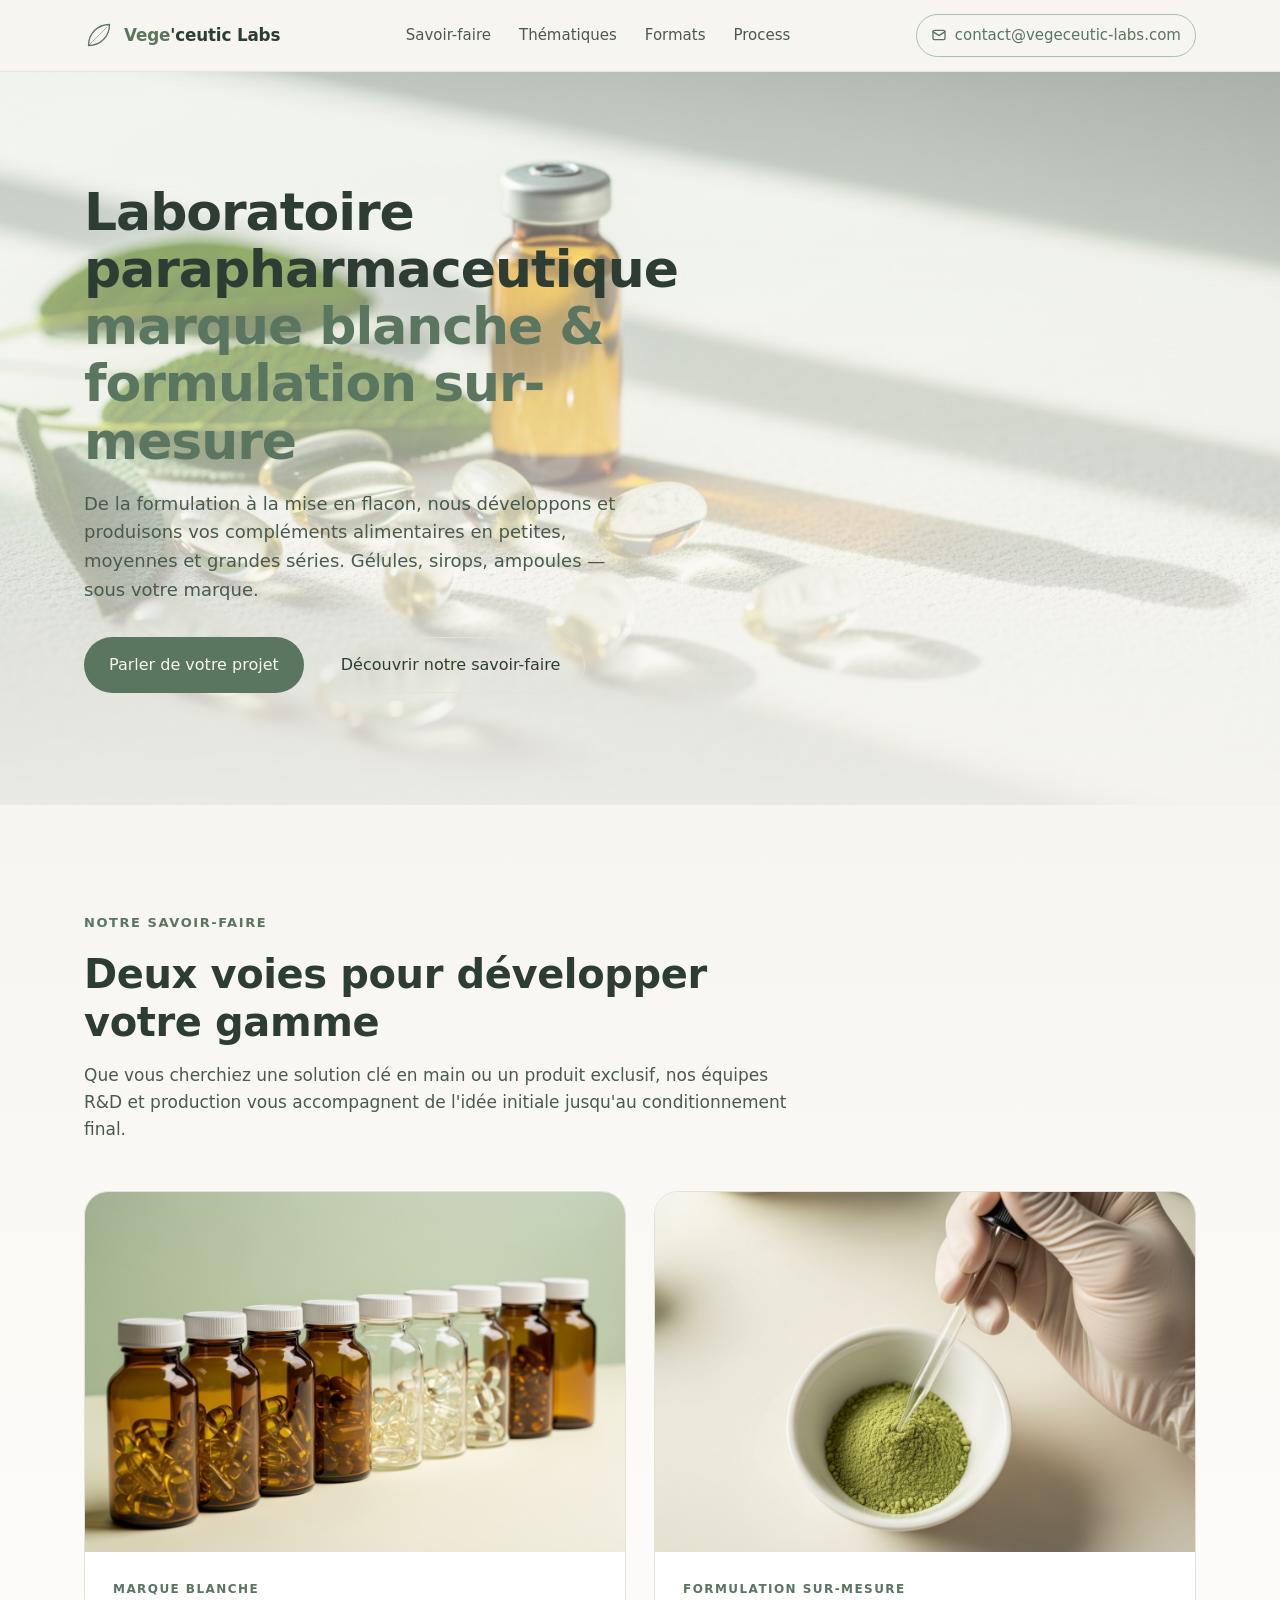
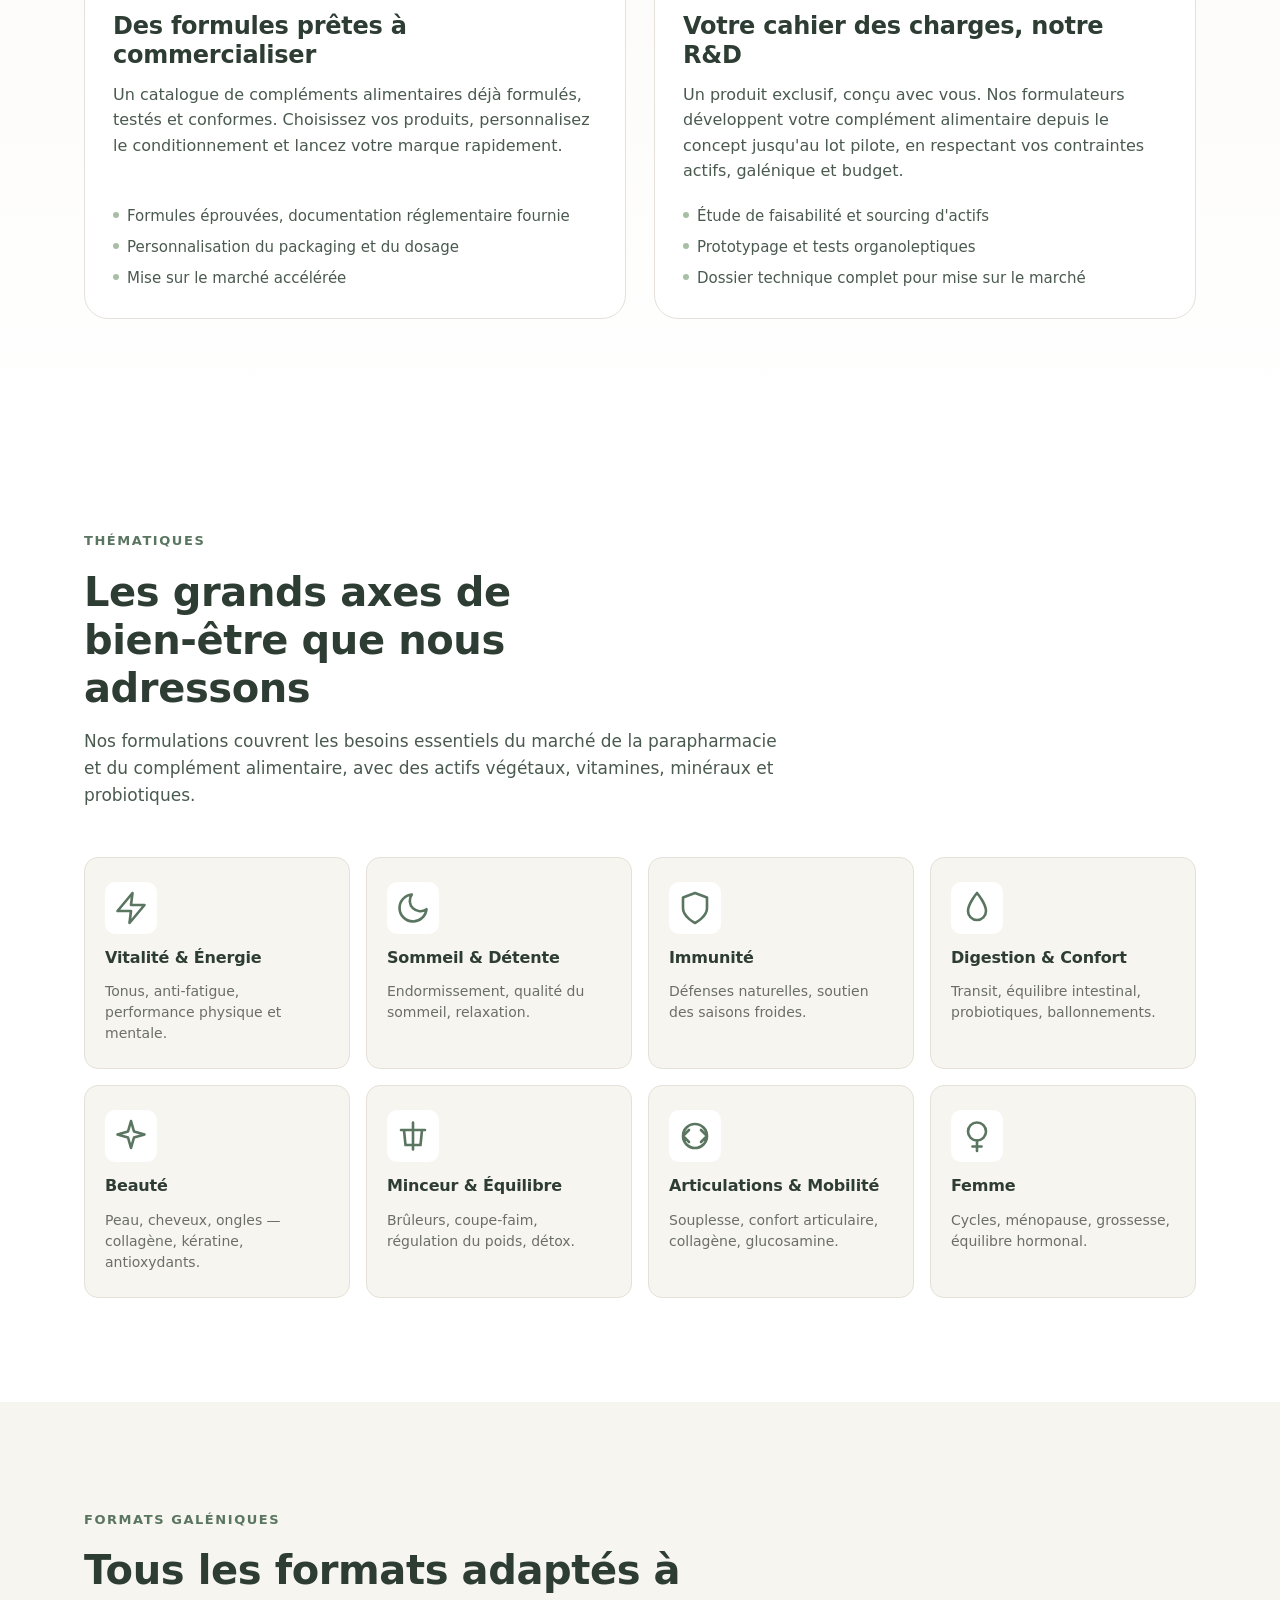
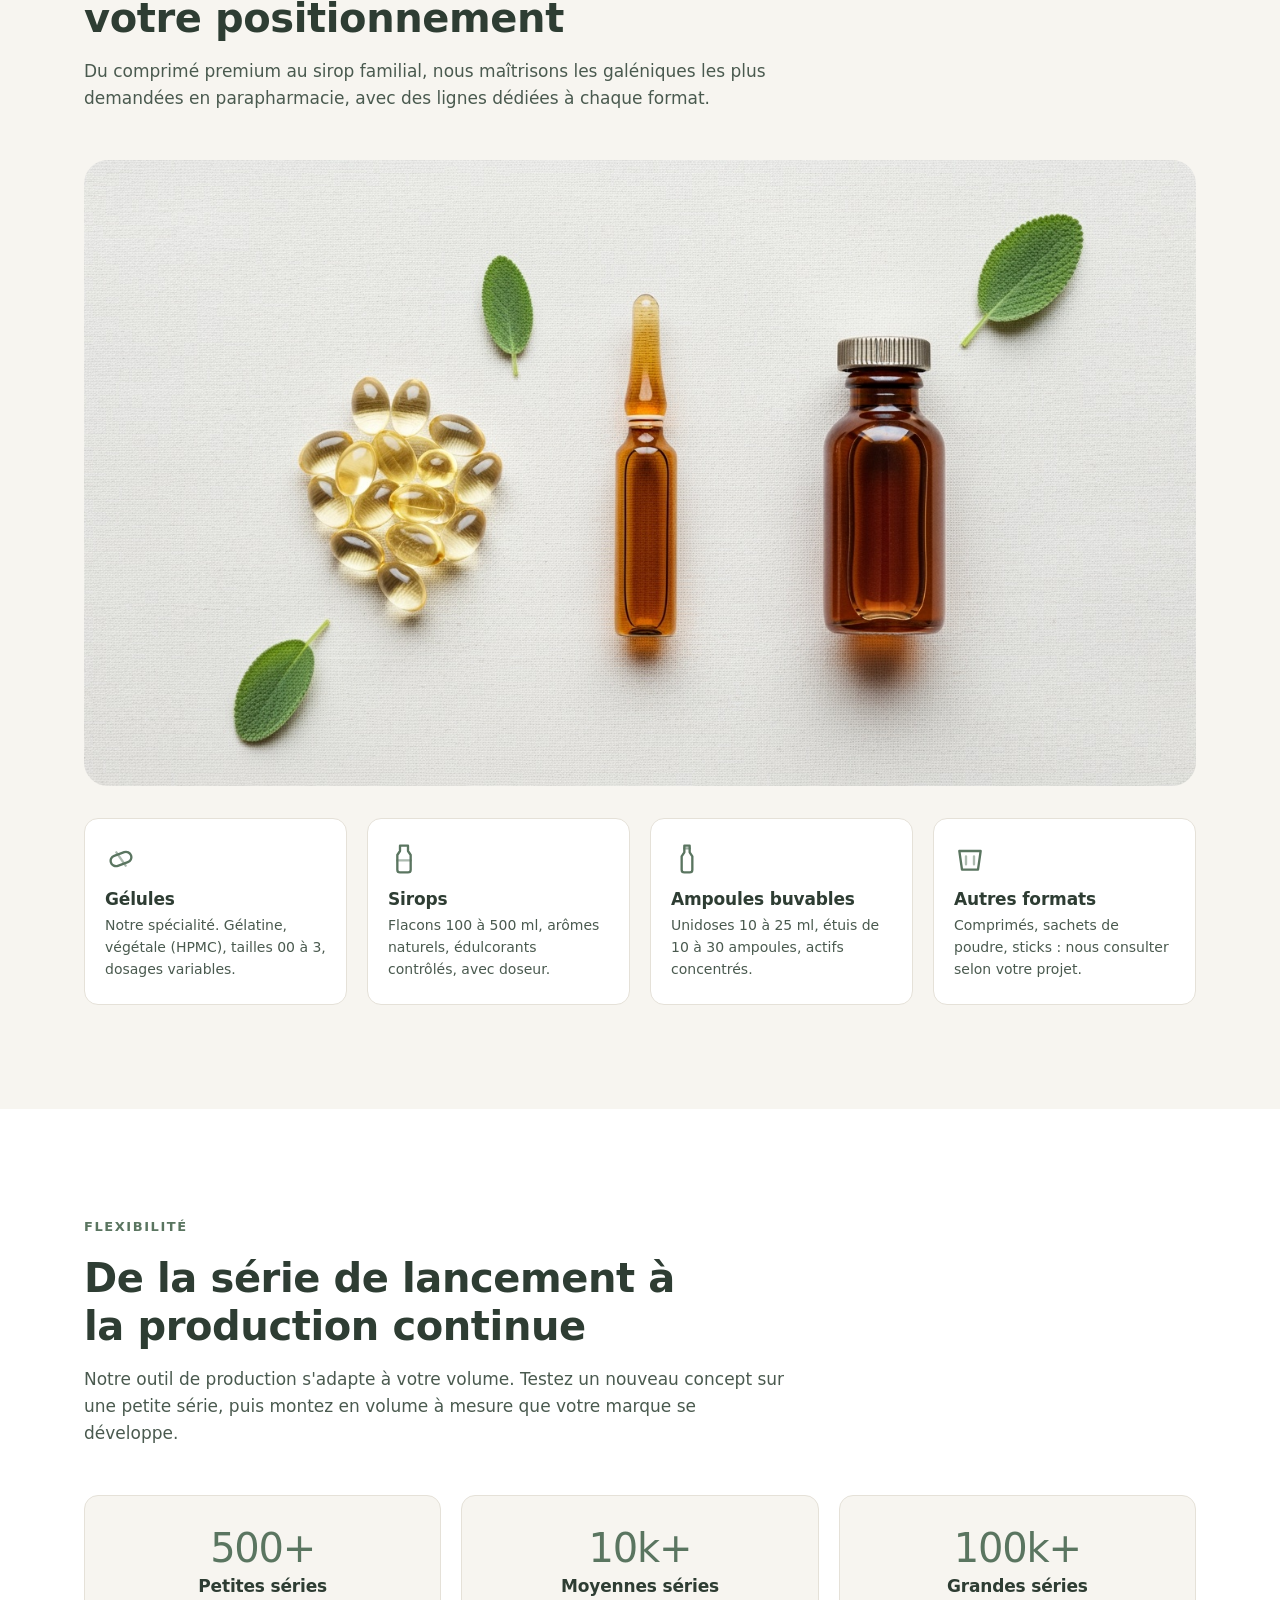
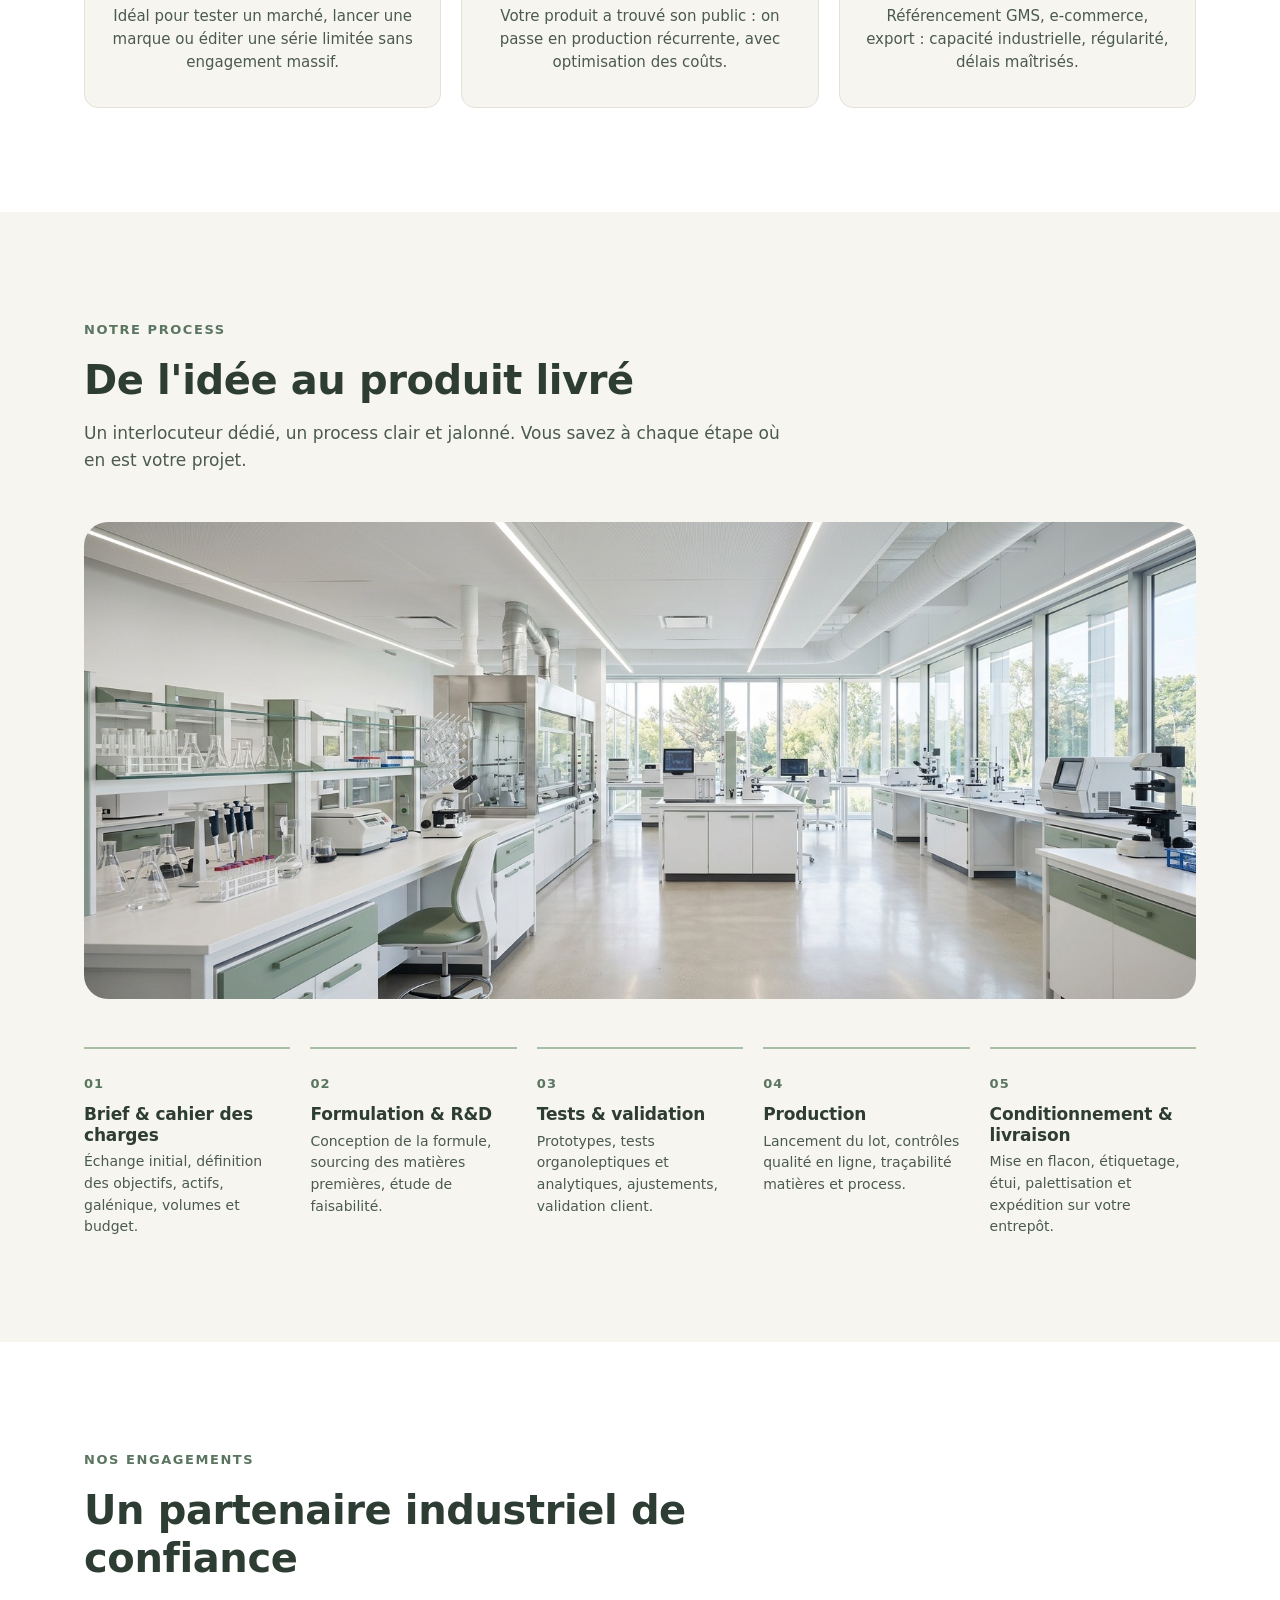
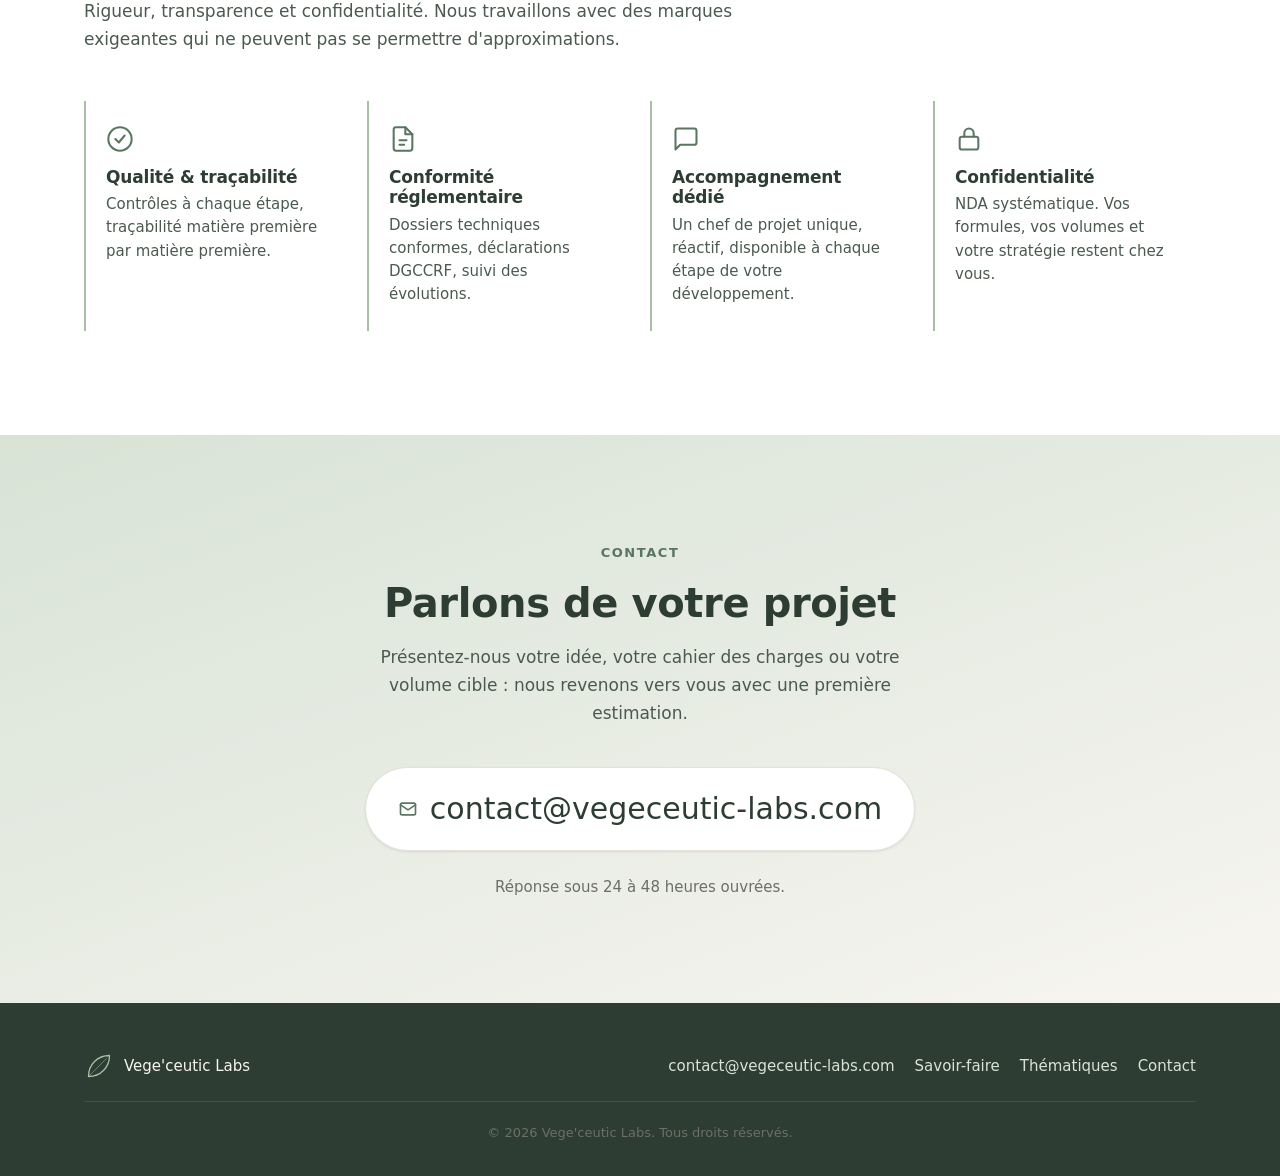
==== index.html @ 7568d23e "Ajoute le site B2B complet — laboratoire parapharmaceutique - Structure complète : hero, 2 voies (ma" ====
<!DOCTYPE html>
<html lang="fr">
<head>
    <meta charset="UTF-8">
    <meta name="viewport" content="width=device-width, initial-scale=1.0">
    <meta name="robots" content="index, follow">
    <meta name="theme-color" content="#F7F5F0">

    <title>Vege'ceutic Labs — Laboratoire parapharmaceutique · Marque blanche & formulation sur-mesure</title>
    <meta name="description" content="Laboratoire parapharmaceutique B2B spécialisé en gélules, sirops et ampoules. Marque blanche, formulation sur-mesure, flexibilité sur petites, moyennes et grandes séries.">

    <link rel="canonical" href="https://vegeceutic-labs.com/">

    <!-- Open Graph -->
    <meta property="og:type" content="website">
    <meta property="og:locale" content="fr_FR">
    <meta property="og:site_name" content="Vege'ceutic Labs">
    <meta property="og:title" content="Vege'ceutic Labs — Laboratoire parapharmaceutique B2B">
    <meta property="og:description" content="Marque blanche & formulation sur-mesure — gélules, sirops, ampoules. Petites, moyennes et grandes séries.">
    <meta property="og:url" content="https://vegeceutic-labs.com/">
    <meta property="og:image" content="https://vegeceutic-labs.com/assets/og-image.jpg">

    <!-- Twitter -->
    <meta name="twitter:card" content="summary_large_image">
    <meta name="twitter:title" content="Vege'ceutic Labs — Laboratoire parapharmaceutique B2B">
    <meta name="twitter:description" content="Marque blanche & formulation sur-mesure — gélules, sirops, ampoules.">
    <meta name="twitter:image" content="https://vegeceutic-labs.com/assets/og-image.jpg">

    <!-- Favicon -->
    <link rel="icon" type="image/svg+xml" href="/assets/favicon.svg">
    <link rel="icon" type="image/x-icon" href="/assets/favicon.ico">
    <link rel="apple-touch-icon" href="/assets/apple-touch-icon.png">

    <!-- CSS -->
    <link rel="stylesheet" href="/css/style.css">

    <!-- Schema.org -->
    <script type="application/ld+json">
    {
        "@context": "https://schema.org",
        "@type": "Organization",
        "name": "Vege'ceutic Labs",
        "url": "https://vegeceutic-labs.com",
        "email": "contact@vegeceutic-labs.com",
        "description": "Laboratoire parapharmaceutique B2B — marque blanche et formulation sur-mesure de compléments alimentaires (gélules, sirops, ampoules).",
        "logo": "https://vegeceutic-labs.com/assets/og-image.jpg",
        "areaServed": "FR",
        "contactPoint": {
            "@type": "ContactPoint",
            "email": "contact@vegeceutic-labs.com",
            "contactType": "sales",
            "availableLanguage": ["fr", "en"]
        }
    }
    </script>
</head>
<body>

    <!-- ===================== HEADER ===================== -->
    <header class="site-header">
        <div class="site-header__inner">
            <a href="/" class="brand" aria-label="Vege'ceutic Labs — accueil">
                <svg class="brand__mark" viewBox="0 0 40 40" fill="none" stroke="currentColor" stroke-width="1.75" stroke-linecap="round" stroke-linejoin="round" aria-hidden="true">
                    <path d="M6 34 C6 18 18 6 34 6 C34 22 22 34 6 34 Z"/>
                    <path d="M6 34 L30 10" stroke-width="1.25" opacity="0.55"/>
                </svg>
                <span class="brand__name"><em>Vege</em>'ceutic Labs</span>
            </a>

            <nav class="site-nav" aria-label="Navigation principale">
                <a href="#savoir-faire">Savoir-faire</a>
                <a href="#thematiques">Thématiques</a>
                <a href="#formats">Formats</a>
                <a href="#process">Process</a>
            </nav>

            <a href="mailto:contact@vegeceutic-labs.com" class="header-contact">
                <svg class="header-contact__icon" viewBox="0 0 24 24" fill="none" stroke="currentColor" stroke-width="2" stroke-linecap="round" stroke-linejoin="round" aria-hidden="true">
                    <rect x="3" y="5" width="18" height="14" rx="2"/>
                    <path d="m3 7 9 6 9-6"/>
                </svg>
                <span class="header-contact__label">contact@vegeceutic-labs.com</span>
            </a>
        </div>
    </header>

    <main>

        <!-- ===================== HERO ===================== -->
        <section class="hero">
            <div class="hero__bg" aria-hidden="true"></div>
            <div class="wrap">
                <div class="hero__inner">
                    <h1>Laboratoire parapharmaceutique<br><em>marque blanche &amp; formulation sur-mesure</em></h1>
                    <p>De la formulation à la mise en flacon, nous développons et produisons vos compléments alimentaires en petites, moyennes et grandes séries. Gélules, sirops, ampoules&nbsp;— sous votre marque.</p>
                    <div class="hero__cta">
                        <a href="mailto:contact@vegeceutic-labs.com" class="btn btn--primary">Parler de votre projet</a>
                        <a href="#savoir-faire" class="btn btn--ghost">Découvrir notre savoir-faire</a>
                    </div>
                </div>
            </div>
        </section>

        <!-- ===================== SAVOIR-FAIRE (2 voies) ===================== -->
        <section class="voies" id="savoir-faire">
            <div class="wrap">
                <span class="eyebrow">Notre savoir-faire</span>
                <h2 class="section-title">Deux voies pour développer votre gamme</h2>
                <p class="section-lede">Que vous cherchiez une solution clé en main ou un produit exclusif, nos équipes R&amp;D et production vous accompagnent de l'idée initiale jusqu'au conditionnement final.</p>

                <div class="voies__grid">
                    <article class="voie">
                        <div class="voie__media">
                            <img src="/assets/marque-blanche.jpg" alt="Alignement de flacons pharmaceutiques neutres sans étiquette" loading="lazy" width="900" height="600">
                        </div>
                        <div class="voie__body">
                            <span class="voie__tag">Marque blanche</span>
                            <h3 class="voie__title">Des formules prêtes à commercialiser</h3>
                            <p class="voie__desc">Un catalogue de compléments alimentaires déjà formulés, testés et conformes. Choisissez vos produits, personnalisez le conditionnement et lancez votre marque rapidement.</p>
                            <ul class="voie__bullets">
                                <li>Formules éprouvées, documentation réglementaire fournie</li>
                                <li>Personnalisation du packaging et du dosage</li>
                                <li>Mise sur le marché accélérée</li>
                            </ul>
                        </div>
                    </article>

                    <article class="voie">
                        <div class="voie__media">
                            <img src="/assets/formulation.jpg" alt="Main gantée tenant une pipette au-dessus d'une poudre végétale en laboratoire" loading="lazy" width="900" height="600">
                        </div>
                        <div class="voie__body">
                            <span class="voie__tag">Formulation sur-mesure</span>
                            <h3 class="voie__title">Votre cahier des charges, notre R&amp;D</h3>
                            <p class="voie__desc">Un produit exclusif, conçu avec vous. Nos formulateurs développent votre complément alimentaire depuis le concept jusqu'au lot pilote, en respectant vos contraintes actifs, galénique et budget.</p>
                            <ul class="voie__bullets">
                                <li>Étude de faisabilité et sourcing d'actifs</li>
                                <li>Prototypage et tests organoleptiques</li>
                                <li>Dossier technique complet pour mise sur le marché</li>
                            </ul>
                        </div>
                    </article>
                </div>
            </div>
        </section>

        <!-- ===================== THÉMATIQUES ===================== -->
        <section class="themes" id="thematiques">
            <div class="wrap">
                <span class="eyebrow">Thématiques</span>
                <h2 class="section-title">Les grands axes de bien-être que nous adressons</h2>
                <p class="section-lede">Nos formulations couvrent les besoins essentiels du marché de la parapharmacie et du complément alimentaire, avec des actifs végétaux, vitamines, minéraux et probiotiques.</p>

                <div class="themes__grid">
                    <div class="theme">
                        <svg class="theme__icon" viewBox="0 0 24 24" fill="none" stroke="currentColor" stroke-width="1.75" stroke-linecap="round" stroke-linejoin="round" aria-hidden="true">
                            <path d="M13 2 3 14h9l-1 8 10-12h-9l1-8z"/>
                        </svg>
                        <h3 class="theme__label">Vitalité &amp; Énergie</h3>
                        <p class="theme__desc">Tonus, anti-fatigue, performance physique et mentale.</p>
                    </div>

                    <div class="theme">
                        <svg class="theme__icon" viewBox="0 0 24 24" fill="none" stroke="currentColor" stroke-width="1.75" stroke-linecap="round" stroke-linejoin="round" aria-hidden="true">
                            <path d="M21 12.79A9 9 0 1 1 11.21 3 7 7 0 0 0 21 12.79z"/>
                        </svg>
                        <h3 class="theme__label">Sommeil &amp; Détente</h3>
                        <p class="theme__desc">Endormissement, qualité du sommeil, relaxation.</p>
                    </div>

                    <div class="theme">
                        <svg class="theme__icon" viewBox="0 0 24 24" fill="none" stroke="currentColor" stroke-width="1.75" stroke-linecap="round" stroke-linejoin="round" aria-hidden="true">
                            <path d="M12 22s8-4 8-10V5l-8-3-8 3v7c0 6 8 10 8 10z"/>
                        </svg>
                        <h3 class="theme__label">Immunité</h3>
                        <p class="theme__desc">Défenses naturelles, soutien des saisons froides.</p>
                    </div>

                    <div class="theme">
                        <svg class="theme__icon" viewBox="0 0 24 24" fill="none" stroke="currentColor" stroke-width="1.75" stroke-linecap="round" stroke-linejoin="round" aria-hidden="true">
                            <path d="M12 2s-6 7-6 12a6 6 0 0 0 12 0c0-5-6-12-6-12z"/>
                        </svg>
                        <h3 class="theme__label">Digestion &amp; Confort</h3>
                        <p class="theme__desc">Transit, équilibre intestinal, probiotiques, ballonnements.</p>
                    </div>

                    <div class="theme">
                        <svg class="theme__icon" viewBox="0 0 24 24" fill="none" stroke="currentColor" stroke-width="1.75" stroke-linecap="round" stroke-linejoin="round" aria-hidden="true">
                            <path d="M12 2 14 9l7 2-7 2-2 7-2-7-7-2 7-2 2-7z"/>
                        </svg>
                        <h3 class="theme__label">Beauté</h3>
                        <p class="theme__desc">Peau, cheveux, ongles — collagène, kératine, antioxydants.</p>
                    </div>

                    <div class="theme">
                        <svg class="theme__icon" viewBox="0 0 24 24" fill="none" stroke="currentColor" stroke-width="1.75" stroke-linecap="round" stroke-linejoin="round" aria-hidden="true">
                            <path d="M12 3v18M4 8h16M6 8l1 10h10l1-10"/>
                        </svg>
                        <h3 class="theme__label">Minceur &amp; Équilibre</h3>
                        <p class="theme__desc">Brûleurs, coupe-faim, régulation du poids, détox.</p>
                    </div>

                    <div class="theme">
                        <svg class="theme__icon" viewBox="0 0 24 24" fill="none" stroke="currentColor" stroke-width="1.75" stroke-linecap="round" stroke-linejoin="round" aria-hidden="true">
                            <path d="M4 12a8 8 0 0 1 16 0M20 12a8 8 0 0 1-16 0M8 8l-4 4 4 4M16 16l4-4-4-4"/>
                        </svg>
                        <h3 class="theme__label">Articulations &amp; Mobilité</h3>
                        <p class="theme__desc">Souplesse, confort articulaire, collagène, glucosamine.</p>
                    </div>

                    <div class="theme">
                        <svg class="theme__icon" viewBox="0 0 24 24" fill="none" stroke="currentColor" stroke-width="1.75" stroke-linecap="round" stroke-linejoin="round" aria-hidden="true">
                            <circle cx="12" cy="9" r="6"/>
                            <path d="M12 15v7M9 19h6"/>
                        </svg>
                        <h3 class="theme__label">Femme</h3>
                        <p class="theme__desc">Cycles, ménopause, grossesse, équilibre hormonal.</p>
                    </div>
                </div>
            </div>
        </section>

        <!-- ===================== FORMATS ===================== -->
        <section id="formats">
            <div class="wrap">
                <span class="eyebrow">Formats galéniques</span>
                <h2 class="section-title">Tous les formats adaptés à votre positionnement</h2>
                <p class="section-lede">Du comprimé premium au sirop familial, nous maîtrisons les galéniques les plus demandées en parapharmacie, avec des lignes dédiées à chaque format.</p>

                <div class="formats__media">
                    <img src="/assets/formats.jpg" alt="Composition de trois formats galéniques : gélules, ampoule et sirop" loading="lazy" width="1600" height="900">
                </div>

                <div class="formats__grid">
                    <div class="format">
                        <svg class="format__icon" viewBox="0 0 24 24" fill="none" stroke="currentColor" stroke-width="1.75" stroke-linecap="round" stroke-linejoin="round" aria-hidden="true">
                            <rect x="4" y="8" width="16" height="8" rx="4" transform="rotate(-20 12 12)"/>
                            <path d="M8.5 7 15.5 17" opacity="0.5"/>
                        </svg>
                        <h3 class="format__label">Gélules</h3>
                        <p class="format__desc">Notre spécialité. Gélatine, végétale (HPMC), tailles 00 à 3, dosages variables.</p>
                    </div>

                    <div class="format">
                        <svg class="format__icon" viewBox="0 0 24 24" fill="none" stroke="currentColor" stroke-width="1.75" stroke-linecap="round" stroke-linejoin="round" aria-hidden="true">
                            <path d="M9 2h6v4l2 3v11a2 2 0 0 1-2 2H9a2 2 0 0 1-2-2V9l2-3V2z"/>
                            <path d="M7 13h10" opacity="0.5"/>
                        </svg>
                        <h3 class="format__label">Sirops</h3>
                        <p class="format__desc">Flacons 100 à 500 ml, arômes naturels, édulcorants contrôlés, avec doseur.</p>
                    </div>

                    <div class="format">
                        <svg class="format__icon" viewBox="0 0 24 24" fill="none" stroke="currentColor" stroke-width="1.75" stroke-linecap="round" stroke-linejoin="round" aria-hidden="true">
                            <path d="M10 2h4v5l2 3v10a2 2 0 0 1-2 2h-4a2 2 0 0 1-2-2V10l2-3V2z"/>
                            <path d="M10 4h4" opacity="0.6"/>
                        </svg>
                        <h3 class="format__label">Ampoules buvables</h3>
                        <p class="format__desc">Unidoses 10 à 25 ml, étuis de 10 à 30 ampoules, actifs concentrés.</p>
                    </div>

                    <div class="format">
                        <svg class="format__icon" viewBox="0 0 24 24" fill="none" stroke="currentColor" stroke-width="1.75" stroke-linecap="round" stroke-linejoin="round" aria-hidden="true">
                            <path d="M4 6h16l-2 14H6L4 6z"/>
                            <path d="M9 10v6M15 10v6" opacity="0.5"/>
                        </svg>
                        <h3 class="format__label">Autres formats</h3>
                        <p class="format__desc">Comprimés, sachets de poudre, sticks : nous consulter selon votre projet.</p>
                    </div>
                </div>
            </div>
        </section>

        <!-- ===================== QUANTITÉS ===================== -->
        <section class="quantites">
            <div class="wrap">
                <span class="eyebrow">Flexibilité</span>
                <h2 class="section-title">De la série de lancement à la production continue</h2>
                <p class="section-lede">Notre outil de production s'adapte à votre volume. Testez un nouveau concept sur une petite série, puis montez en volume à mesure que votre marque se développe.</p>

                <div class="quantites__grid">
                    <div class="quantite">
                        <div class="quantite__num">500+</div>
                        <h3 class="quantite__label">Petites séries</h3>
                        <p class="quantite__desc">Idéal pour tester un marché, lancer une marque ou éditer une série limitée sans engagement massif.</p>
                    </div>
                    <div class="quantite">
                        <div class="quantite__num">10k+</div>
                        <h3 class="quantite__label">Moyennes séries</h3>
                        <p class="quantite__desc">Votre produit a trouvé son public : on passe en production récurrente, avec optimisation des coûts.</p>
                    </div>
                    <div class="quantite">
                        <div class="quantite__num">100k+</div>
                        <h3 class="quantite__label">Grandes séries</h3>
                        <p class="quantite__desc">Référencement GMS, e-commerce, export : capacité industrielle, régularité, délais maîtrisés.</p>
                    </div>
                </div>
            </div>
        </section>

        <!-- ===================== PROCESS ===================== -->
        <section id="process">
            <div class="wrap">
                <span class="eyebrow">Notre process</span>
                <h2 class="section-title">De l'idée au produit livré</h2>
                <p class="section-lede">Un interlocuteur dédié, un process clair et jalonné. Vous savez à chaque étape où en est votre projet.</p>

                <div class="process__media">
                    <img src="/assets/atelier.jpg" alt="Atelier de production pharmaceutique moderne et épuré" loading="lazy" width="2100" height="900">
                </div>

                <ol class="process__steps">
                    <li class="step">
                        <h3 class="step__title">Brief &amp; cahier des charges</h3>
                        <p class="step__desc">Échange initial, définition des objectifs, actifs, galénique, volumes et budget.</p>
                    </li>
                    <li class="step">
                        <h3 class="step__title">Formulation &amp; R&amp;D</h3>
                        <p class="step__desc">Conception de la formule, sourcing des matières premières, étude de faisabilité.</p>
                    </li>
                    <li class="step">
                        <h3 class="step__title">Tests &amp; validation</h3>
                        <p class="step__desc">Prototypes, tests organoleptiques et analytiques, ajustements, validation client.</p>
                    </li>
                    <li class="step">
                        <h3 class="step__title">Production</h3>
                        <p class="step__desc">Lancement du lot, contrôles qualité en ligne, traçabilité matières et process.</p>
                    </li>
                    <li class="step">
                        <h3 class="step__title">Conditionnement &amp; livraison</h3>
                        <p class="step__desc">Mise en flacon, étiquetage, étui, palettisation et expédition sur votre entrepôt.</p>
                    </li>
                </ol>
            </div>
        </section>

        <!-- ===================== ENGAGEMENTS ===================== -->
        <section class="engagements">
            <div class="wrap">
                <span class="eyebrow">Nos engagements</span>
                <h2 class="section-title">Un partenaire industriel de confiance</h2>
                <p class="section-lede">Rigueur, transparence et confidentialité. Nous travaillons avec des marques exigeantes qui ne peuvent pas se permettre d'approximations.</p>

                <div class="engagements__grid">
                    <div class="engagement">
                        <svg class="engagement__icon" viewBox="0 0 24 24" fill="none" stroke="currentColor" stroke-width="1.75" stroke-linecap="round" stroke-linejoin="round" aria-hidden="true">
                            <circle cx="12" cy="12" r="10"/>
                            <path d="m8 12 3 3 5-6"/>
                        </svg>
                        <h3 class="engagement__title">Qualité &amp; traçabilité</h3>
                        <p class="engagement__desc">Contrôles à chaque étape, traçabilité matière première par matière première.</p>
                    </div>
                    <div class="engagement">
                        <svg class="engagement__icon" viewBox="0 0 24 24" fill="none" stroke="currentColor" stroke-width="1.75" stroke-linecap="round" stroke-linejoin="round" aria-hidden="true">
                            <path d="M14 2H6a2 2 0 0 0-2 2v16a2 2 0 0 0 2 2h12a2 2 0 0 0 2-2V8z"/>
                            <path d="M14 2v6h6M9 13h6M9 17h4"/>
                        </svg>
                        <h3 class="engagement__title">Conformité réglementaire</h3>
                        <p class="engagement__desc">Dossiers techniques conformes, déclarations DGCCRF, suivi des évolutions.</p>
                    </div>
                    <div class="engagement">
                        <svg class="engagement__icon" viewBox="0 0 24 24" fill="none" stroke="currentColor" stroke-width="1.75" stroke-linecap="round" stroke-linejoin="round" aria-hidden="true">
                            <path d="M21 15a2 2 0 0 1-2 2H7l-4 4V5a2 2 0 0 1 2-2h14a2 2 0 0 1 2 2z"/>
                        </svg>
                        <h3 class="engagement__title">Accompagnement dédié</h3>
                        <p class="engagement__desc">Un chef de projet unique, réactif, disponible à chaque étape de votre développement.</p>
                    </div>
                    <div class="engagement">
                        <svg class="engagement__icon" viewBox="0 0 24 24" fill="none" stroke="currentColor" stroke-width="1.75" stroke-linecap="round" stroke-linejoin="round" aria-hidden="true">
                            <rect x="4" y="10" width="16" height="11" rx="2"/>
                            <path d="M8 10V7a4 4 0 0 1 8 0v3"/>
                        </svg>
                        <h3 class="engagement__title">Confidentialité</h3>
                        <p class="engagement__desc">NDA systématique. Vos formules, vos volumes et votre stratégie restent chez vous.</p>
                    </div>
                </div>
            </div>
        </section>

        <!-- ===================== CONTACT ===================== -->
        <section class="contact" id="contact">
            <div class="narrow">
                <span class="eyebrow">Contact</span>
                <h2 class="contact__title">Parlons de votre projet</h2>
                <p class="contact__desc">Présentez-nous votre idée, votre cahier des charges ou votre volume cible&nbsp;: nous revenons vers vous avec une première estimation.</p>
                <a href="mailto:contact@vegeceutic-labs.com" class="contact__email" aria-label="Nous écrire à contact@vegeceutic-labs.com">
                    <svg viewBox="0 0 24 24" fill="none" stroke="currentColor" stroke-width="2" stroke-linecap="round" stroke-linejoin="round" aria-hidden="true">
                        <rect x="3" y="5" width="18" height="14" rx="2"/>
                        <path d="m3 7 9 6 9-6"/>
                    </svg>
                    contact@vegeceutic-labs.com
                </a>
                <p class="contact__note">Réponse sous 24 à 48 heures ouvrées.</p>
            </div>
        </section>

    </main>

    <!-- ===================== FOOTER ===================== -->
    <footer class="site-footer">
        <div class="wrap">
            <div class="site-footer__inner">
                <div class="site-footer__brand">
                    <svg class="brand__mark" viewBox="0 0 40 40" fill="none" stroke="currentColor" stroke-width="1.75" stroke-linecap="round" stroke-linejoin="round" aria-hidden="true">
                        <path d="M6 34 C6 18 18 6 34 6 C34 22 22 34 6 34 Z"/>
                        <path d="M6 34 L30 10" stroke-width="1.25" opacity="0.55"/>
                    </svg>
                    <span>Vege'ceutic Labs</span>
                </div>
                <div class="site-footer__links">
                    <a href="mailto:contact@vegeceutic-labs.com">contact@vegeceutic-labs.com</a>
                    <a href="#savoir-faire">Savoir-faire</a>
                    <a href="#thematiques">Thématiques</a>
                    <a href="#contact">Contact</a>
                </div>
            </div>
            <div class="site-footer__meta">
                &copy; <span id="year">2026</span> Vege'ceutic Labs. Tous droits réservés.
            </div>
        </div>
    </footer>

    <script src="/js/main.js"></script>
</body>
</html>
---- css/style.css ----
/* ==========================================================================
   Vegé'ceutic Labs — Styles
   ========================================================================== */

/* ----- Reset ----- */
*, *::before, *::after { box-sizing: border-box; margin: 0; padding: 0; }
html { font-size: 16px; -webkit-text-size-adjust: 100%; scroll-behavior: smooth; }
img, picture, video, svg { display: block; max-width: 100%; height: auto; }
input, button, textarea, select { font: inherit; }
a { color: inherit; text-decoration: none; }
ul, ol { list-style: none; }
h1, h2, h3, h4, h5, h6 { line-height: 1.2; font-weight: 600; letter-spacing: -0.01em; }

/* ----- Design tokens ----- */
:root {
    --bg:         #F7F5F0;
    --surface:    #FFFFFF;
    --sage-light: #D8E3D6;
    --sage:       #A8BFA5;
    --sage-dark:  #5A7560;
    --accent:     #C6D9D7;
    --ink:        #2E3D33;
    --ink-soft:   #4A5A4F;
    --muted:      #6B6F68;
    --border:     #E5E1D8;

    --font-sans: system-ui, -apple-system, "Segoe UI", Roboto, "Helvetica Neue", Arial, sans-serif;

    --wrap:   72rem;  /* 1152px */
    --narrow: 56rem;  /* 896px */

    --radius-sm: 0.5rem;
    --radius-md: 0.875rem;
    --radius-lg: 1.5rem;

    --shadow-sm: 0 1px 2px rgba(46, 61, 51, 0.04), 0 1px 3px rgba(46, 61, 51, 0.06);
    --shadow-md: 0 4px 12px rgba(46, 61, 51, 0.06), 0 1px 3px rgba(46, 61, 51, 0.04);

    --t: 180ms ease;
}

/* ----- Base ----- */
body {
    font-family: var(--font-sans);
    font-size: 1rem;
    line-height: 1.65;
    color: var(--ink);
    background: var(--bg);
    -webkit-font-smoothing: antialiased;
    -moz-osx-font-smoothing: grayscale;
}

.wrap { max-width: var(--wrap); margin: 0 auto; padding: 0 1.25rem; }
.narrow { max-width: var(--narrow); margin: 0 auto; padding: 0 1.25rem; }

/* ==========================================================================
   Header
   ========================================================================== */

.site-header {
    position: sticky;
    top: 0;
    z-index: 50;
    background: rgba(247, 245, 240, 0.88);
    backdrop-filter: saturate(1.2) blur(8px);
    -webkit-backdrop-filter: saturate(1.2) blur(8px);
    border-bottom: 1px solid var(--border);
}

.site-header__inner {
    display: flex;
    align-items: center;
    justify-content: space-between;
    gap: 1rem;
    padding: 0.875rem 1.25rem;
    max-width: var(--wrap);
    margin: 0 auto;
}

.brand {
    display: inline-flex;
    align-items: center;
    gap: 0.625rem;
    color: var(--ink);
    font-weight: 600;
    letter-spacing: -0.01em;
}
.brand__mark { width: 1.875rem; height: 1.875rem; color: var(--sage-dark); flex-shrink: 0; }
.brand__name { font-size: 1.05rem; }
.brand__name em { font-style: normal; color: var(--sage-dark); }

.site-nav { display: none; }
.site-nav a {
    font-size: 0.9375rem;
    color: var(--ink-soft);
    padding: 0.25rem 0;
    transition: color var(--t);
}
.site-nav a:hover { color: var(--sage-dark); }

.header-contact {
    display: inline-flex;
    align-items: center;
    gap: 0.5rem;
    font-size: 0.9375rem;
    color: var(--sage-dark);
    font-weight: 500;
    padding: 0.5rem 0.875rem;
    border: 1px solid var(--sage);
    border-radius: 999px;
    transition: background var(--t), color var(--t);
}
.header-contact:hover { background: var(--sage-dark); color: var(--bg); border-color: var(--sage-dark); }
.header-contact__icon { width: 1rem; height: 1rem; flex-shrink: 0; }
.header-contact__label { display: none; }

@media (min-width: 48rem) {
    .site-nav { display: flex; gap: 1.75rem; }
    .header-contact__label { display: inline; }
}

/* ==========================================================================
   Buttons
   ========================================================================== */

.btn {
    display: inline-flex;
    align-items: center;
    justify-content: center;
    gap: 0.5rem;
    padding: 0.875rem 1.5rem;
    border-radius: 999px;
    font-weight: 500;
    font-size: 1rem;
    border: 1px solid transparent;
    cursor: pointer;
    transition: transform var(--t), background var(--t), border-color var(--t), color var(--t);
    white-space: nowrap;
}
.btn--primary { background: var(--sage-dark); color: var(--bg); }
.btn--primary:hover { background: var(--ink); transform: translateY(-1px); }
.btn--ghost { background: transparent; color: var(--ink); border-color: var(--border); }
.btn--ghost:hover { border-color: var(--sage-dark); color: var(--sage-dark); }

/* ==========================================================================
   Sections
   ========================================================================== */

section { padding: clamp(3.5rem, 9vw, 6.5rem) 0; }

.eyebrow {
    display: inline-block;
    font-size: 0.8125rem;
    font-weight: 600;
    text-transform: uppercase;
    letter-spacing: 0.12em;
    color: var(--sage-dark);
    margin-bottom: 1rem;
}

.section-title {
    font-size: clamp(1.75rem, 4vw, 2.5rem);
    max-width: 40rem;
    margin-bottom: 1rem;
}

.section-lede {
    font-size: 1.0625rem;
    color: var(--ink-soft);
    max-width: 44rem;
    margin-bottom: 3rem;
    line-height: 1.6;
}

/* ==========================================================================
   Hero
   ========================================================================== */

.hero {
    position: relative;
    padding: clamp(4rem, 10vw, 7rem) 0 clamp(4rem, 10vw, 7rem);
    overflow: hidden;
}
.hero__bg {
    position: absolute;
    inset: 0;
    z-index: -1;
    background:
        linear-gradient(180deg, rgba(247, 245, 240, 0.3) 0%, rgba(247, 245, 240, 0.85) 100%),
        url('/assets/hero.jpg') center/cover no-repeat;
}
.hero__inner { max-width: 40rem; }
.hero h1 {
    font-size: clamp(2rem, 5vw, 3.25rem);
    line-height: 1.1;
    letter-spacing: -0.02em;
    margin-bottom: 1.25rem;
    color: var(--ink);
}
.hero h1 em {
    font-style: normal;
    color: var(--sage-dark);
    font-weight: 600;
}
.hero p {
    font-size: 1.125rem;
    color: var(--ink-soft);
    max-width: 34rem;
    margin-bottom: 2rem;
    line-height: 1.6;
}
.hero__cta { display: flex; flex-wrap: wrap; gap: 0.75rem; }

/* ==========================================================================
   Two voies (Marque blanche / Formulation)
   ========================================================================== */

.voies {
    background: linear-gradient(180deg, var(--bg) 0%, var(--surface) 100%);
}

.voies__grid {
    display: grid;
    gap: 1.25rem;
    grid-template-columns: 1fr;
    margin-top: 2.5rem;
}

@media (min-width: 48rem) {
    .voies__grid { grid-template-columns: 1fr 1fr; gap: 1.75rem; }
}

.voie {
    background: var(--surface);
    border: 1px solid var(--border);
    border-radius: var(--radius-lg);
    overflow: hidden;
    display: flex;
    flex-direction: column;
    transition: transform var(--t), box-shadow var(--t), border-color var(--t);
}
.voie:hover { transform: translateY(-2px); box-shadow: var(--shadow-md); border-color: var(--sage); }

.voie__media {
    aspect-ratio: 3 / 2;
    overflow: hidden;
    background: var(--sage-light);
}
.voie__media img { width: 100%; height: 100%; object-fit: cover; }

.voie__body { padding: 1.75rem; display: flex; flex-direction: column; gap: 0.75rem; flex: 1; }
.voie__tag {
    font-size: 0.75rem;
    font-weight: 600;
    text-transform: uppercase;
    letter-spacing: 0.12em;
    color: var(--sage-dark);
}
.voie__title { font-size: 1.5rem; color: var(--ink); }
.voie__desc { color: var(--ink-soft); line-height: 1.6; }
.voie__bullets {
    margin-top: auto;
    padding-top: 0.5rem;
    display: flex;
    flex-direction: column;
    gap: 0.375rem;
    font-size: 0.9375rem;
    color: var(--ink-soft);
}
.voie__bullets li { display: flex; gap: 0.5rem; align-items: flex-start; }
.voie__bullets li::before {
    content: "";
    width: 0.375rem;
    height: 0.375rem;
    margin-top: 0.5rem;
    background: var(--sage);
    border-radius: 50%;
    flex-shrink: 0;
}

/* ==========================================================================
   Thématiques (icon grid)
   ========================================================================== */

.themes { background: var(--surface); }

.themes__grid {
    display: grid;
    gap: 1rem;
    grid-template-columns: repeat(2, 1fr);
}

@media (min-width: 40rem) { .themes__grid { grid-template-columns: repeat(3, 1fr); } }
@media (min-width: 64rem) { .themes__grid { grid-template-columns: repeat(4, 1fr); } }

.theme {
    background: var(--bg);
    border: 1px solid var(--border);
    border-radius: var(--radius-md);
    padding: 1.5rem 1.25rem;
    display: flex;
    flex-direction: column;
    gap: 0.875rem;
    align-items: flex-start;
    transition: background var(--t), border-color var(--t), transform var(--t);
}
.theme:hover { background: var(--sage-light); border-color: var(--sage); transform: translateY(-2px); }
.theme__icon {
    width: 2.25rem;
    height: 2.25rem;
    color: var(--sage-dark);
    padding: 0.5rem;
    background: var(--surface);
    border-radius: 0.625rem;
    box-sizing: content-box;
}
.theme__label { font-size: 1rem; font-weight: 600; color: var(--ink); }
.theme__desc { font-size: 0.875rem; color: var(--muted); line-height: 1.5; }

/* ==========================================================================
   Formats galéniques
   ========================================================================== */

.formats__media {
    margin-top: 2.5rem;
    border-radius: var(--radius-lg);
    overflow: hidden;
    aspect-ratio: 16 / 9;
    background: var(--sage-light);
}
.formats__media img { width: 100%; height: 100%; object-fit: cover; }

.formats__grid {
    display: grid;
    gap: 1rem;
    grid-template-columns: repeat(2, 1fr);
    margin-top: 2rem;
}
@media (min-width: 48rem) { .formats__grid { grid-template-columns: repeat(4, 1fr); gap: 1.25rem; } }

.format {
    background: var(--surface);
    border: 1px solid var(--border);
    border-radius: var(--radius-md);
    padding: 1.5rem 1.25rem;
}
.format__icon { width: 2rem; height: 2rem; color: var(--sage-dark); margin-bottom: 0.875rem; }
.format__label { font-size: 1.0625rem; font-weight: 600; margin-bottom: 0.375rem; color: var(--ink); }
.format__desc { font-size: 0.875rem; color: var(--ink-soft); line-height: 1.55; }

/* ==========================================================================
   Quantités (flexibilité)
   ========================================================================== */

.quantites { background: var(--surface); }
.quantites__grid {
    display: grid;
    gap: 1rem;
    grid-template-columns: 1fr;
    margin-top: 2.5rem;
}
@media (min-width: 48rem) { .quantites__grid { grid-template-columns: repeat(3, 1fr); gap: 1.25rem; } }

.quantite {
    background: var(--bg);
    border: 1px solid var(--border);
    border-radius: var(--radius-md);
    padding: 2rem 1.5rem;
    text-align: center;
    transition: background var(--t), border-color var(--t);
}
.quantite:hover { background: var(--sage-light); border-color: var(--sage); }
.quantite__num {
    font-size: 2.5rem;
    font-weight: 300;
    color: var(--sage-dark);
    letter-spacing: -0.03em;
    line-height: 1;
    margin-bottom: 0.5rem;
}
.quantite__label { font-size: 1.0625rem; font-weight: 600; margin-bottom: 0.5rem; color: var(--ink); }
.quantite__desc { font-size: 0.9375rem; color: var(--ink-soft); line-height: 1.55; }

/* ==========================================================================
   Process (étapes numérotées)
   ========================================================================== */

.process__media {
    margin-top: 2.5rem;
    margin-bottom: 3rem;
    border-radius: var(--radius-lg);
    overflow: hidden;
    aspect-ratio: 21 / 9;
    background: var(--sage-light);
}
.process__media img { width: 100%; height: 100%; object-fit: cover; }

.process__steps {
    display: grid;
    gap: 1.5rem;
    grid-template-columns: 1fr;
    counter-reset: step;
}
@media (min-width: 48rem) { .process__steps { grid-template-columns: repeat(5, 1fr); gap: 1.25rem; } }

.step {
    position: relative;
    padding-top: 1.5rem;
    border-top: 2px solid var(--sage);
    counter-increment: step;
}
.step::before {
    content: "0" counter(step);
    display: block;
    font-size: 0.8125rem;
    font-weight: 600;
    color: var(--sage-dark);
    letter-spacing: 0.08em;
    margin-bottom: 0.625rem;
}
.step__title { font-size: 1.0625rem; font-weight: 600; margin-bottom: 0.375rem; color: var(--ink); }
.step__desc { font-size: 0.875rem; color: var(--ink-soft); line-height: 1.55; }

/* ==========================================================================
   Engagements
   ========================================================================== */

.engagements { background: var(--surface); }
.engagements__grid {
    display: grid;
    gap: 1rem;
    grid-template-columns: repeat(2, 1fr);
    margin-top: 2.5rem;
}
@media (min-width: 48rem) { .engagements__grid { grid-template-columns: repeat(4, 1fr); gap: 1.25rem; } }

.engagement { padding: 1.5rem 1.25rem; border-left: 2px solid var(--sage); }
.engagement__icon { width: 1.75rem; height: 1.75rem; color: var(--sage-dark); margin-bottom: 0.875rem; }
.engagement__title { font-size: 1.0625rem; font-weight: 600; margin-bottom: 0.375rem; color: var(--ink); }
.engagement__desc { font-size: 0.9375rem; color: var(--ink-soft); line-height: 1.55; }

/* ==========================================================================
   Contact
   ========================================================================== */

.contact {
    background: linear-gradient(160deg, var(--sage-light) 0%, var(--bg) 100%);
    text-align: center;
}
.contact__title {
    font-size: clamp(1.75rem, 4vw, 2.5rem);
    max-width: 34rem;
    margin: 0 auto 1rem;
}
.contact__desc {
    color: var(--ink-soft);
    max-width: 34rem;
    margin: 0 auto 2.5rem;
    font-size: 1.0625rem;
}
.contact__email {
    display: inline-flex;
    align-items: center;
    gap: 0.75rem;
    font-size: clamp(1.25rem, 3.5vw, 1.875rem);
    font-weight: 500;
    color: var(--ink);
    padding: 1rem 2rem;
    background: var(--surface);
    border: 1px solid var(--border);
    border-radius: 999px;
    transition: transform var(--t), box-shadow var(--t), border-color var(--t);
    box-shadow: var(--shadow-sm);
    word-break: break-all;
}
.contact__email:hover {
    transform: translateY(-2px);
    box-shadow: var(--shadow-md);
    border-color: var(--sage);
}
.contact__email svg { width: 1.25rem; height: 1.25rem; color: var(--sage-dark); flex-shrink: 0; }

.contact__note {
    margin-top: 1.5rem;
    font-size: 0.9375rem;
    color: var(--muted);
}

/* ==========================================================================
   Footer
   ========================================================================== */

.site-footer {
    background: var(--ink);
    color: var(--sage-light);
    padding: 3rem 0 2rem;
    font-size: 0.9375rem;
}
.site-footer__inner {
    display: flex;
    flex-direction: column;
    gap: 1.5rem;
    align-items: flex-start;
}
@media (min-width: 48rem) {
    .site-footer__inner { flex-direction: row; justify-content: space-between; align-items: center; }
}
.site-footer__brand { display: flex; align-items: center; gap: 0.625rem; color: var(--bg); }
.site-footer__brand .brand__mark { color: var(--sage); }
.site-footer__links { display: flex; flex-wrap: wrap; gap: 1.25rem; }
.site-footer__links a { color: var(--sage-light); transition: color var(--t); }
.site-footer__links a:hover { color: var(--bg); }
.site-footer__meta {
    color: var(--muted);
    font-size: 0.8125rem;
    margin-top: 1.25rem;
    padding-top: 1.25rem;
    border-top: 1px solid rgba(216, 227, 214, 0.12);
    text-align: center;
}

/* ==========================================================================
   Utilities
   ========================================================================== */

@media (prefers-reduced-motion: reduce) {
    *, *::before, *::after {
        animation-duration: 0.01ms !important;
        transition-duration: 0.01ms !important;
        scroll-behavior: auto !important;
    }
}
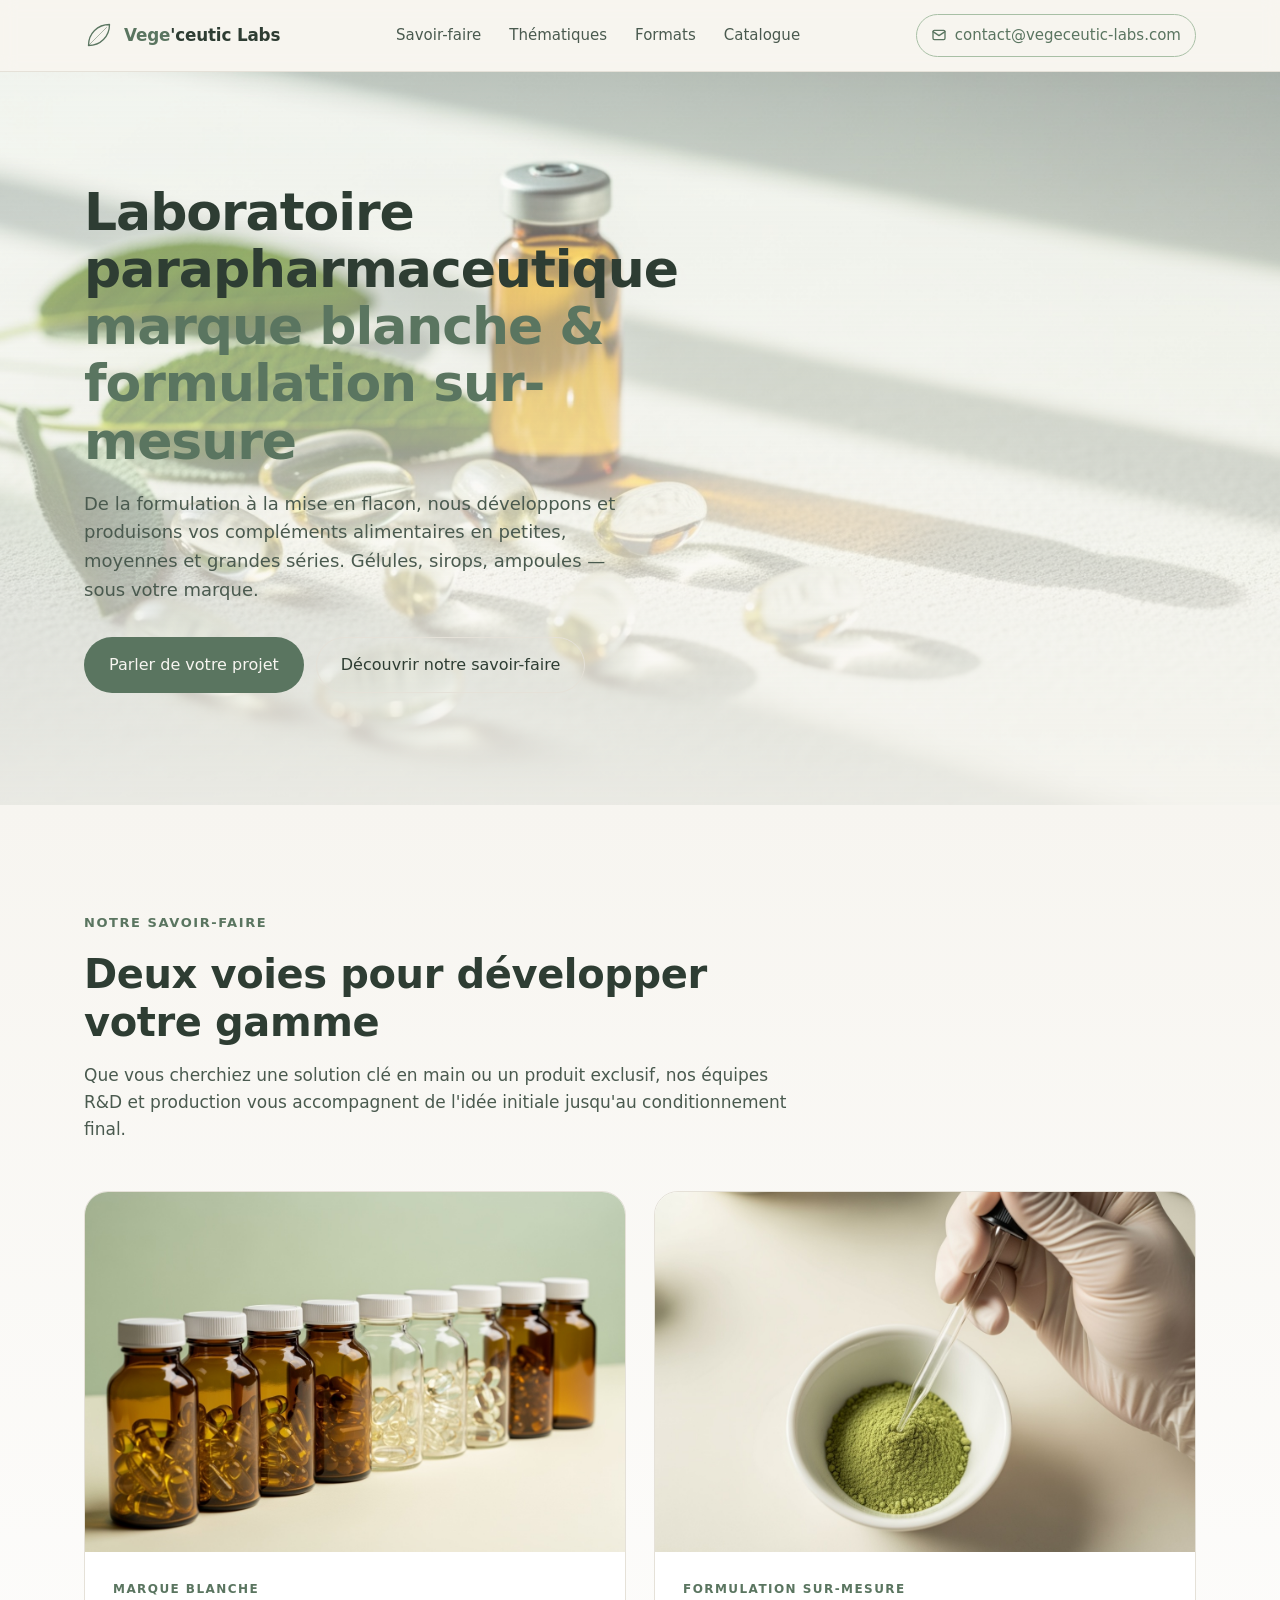
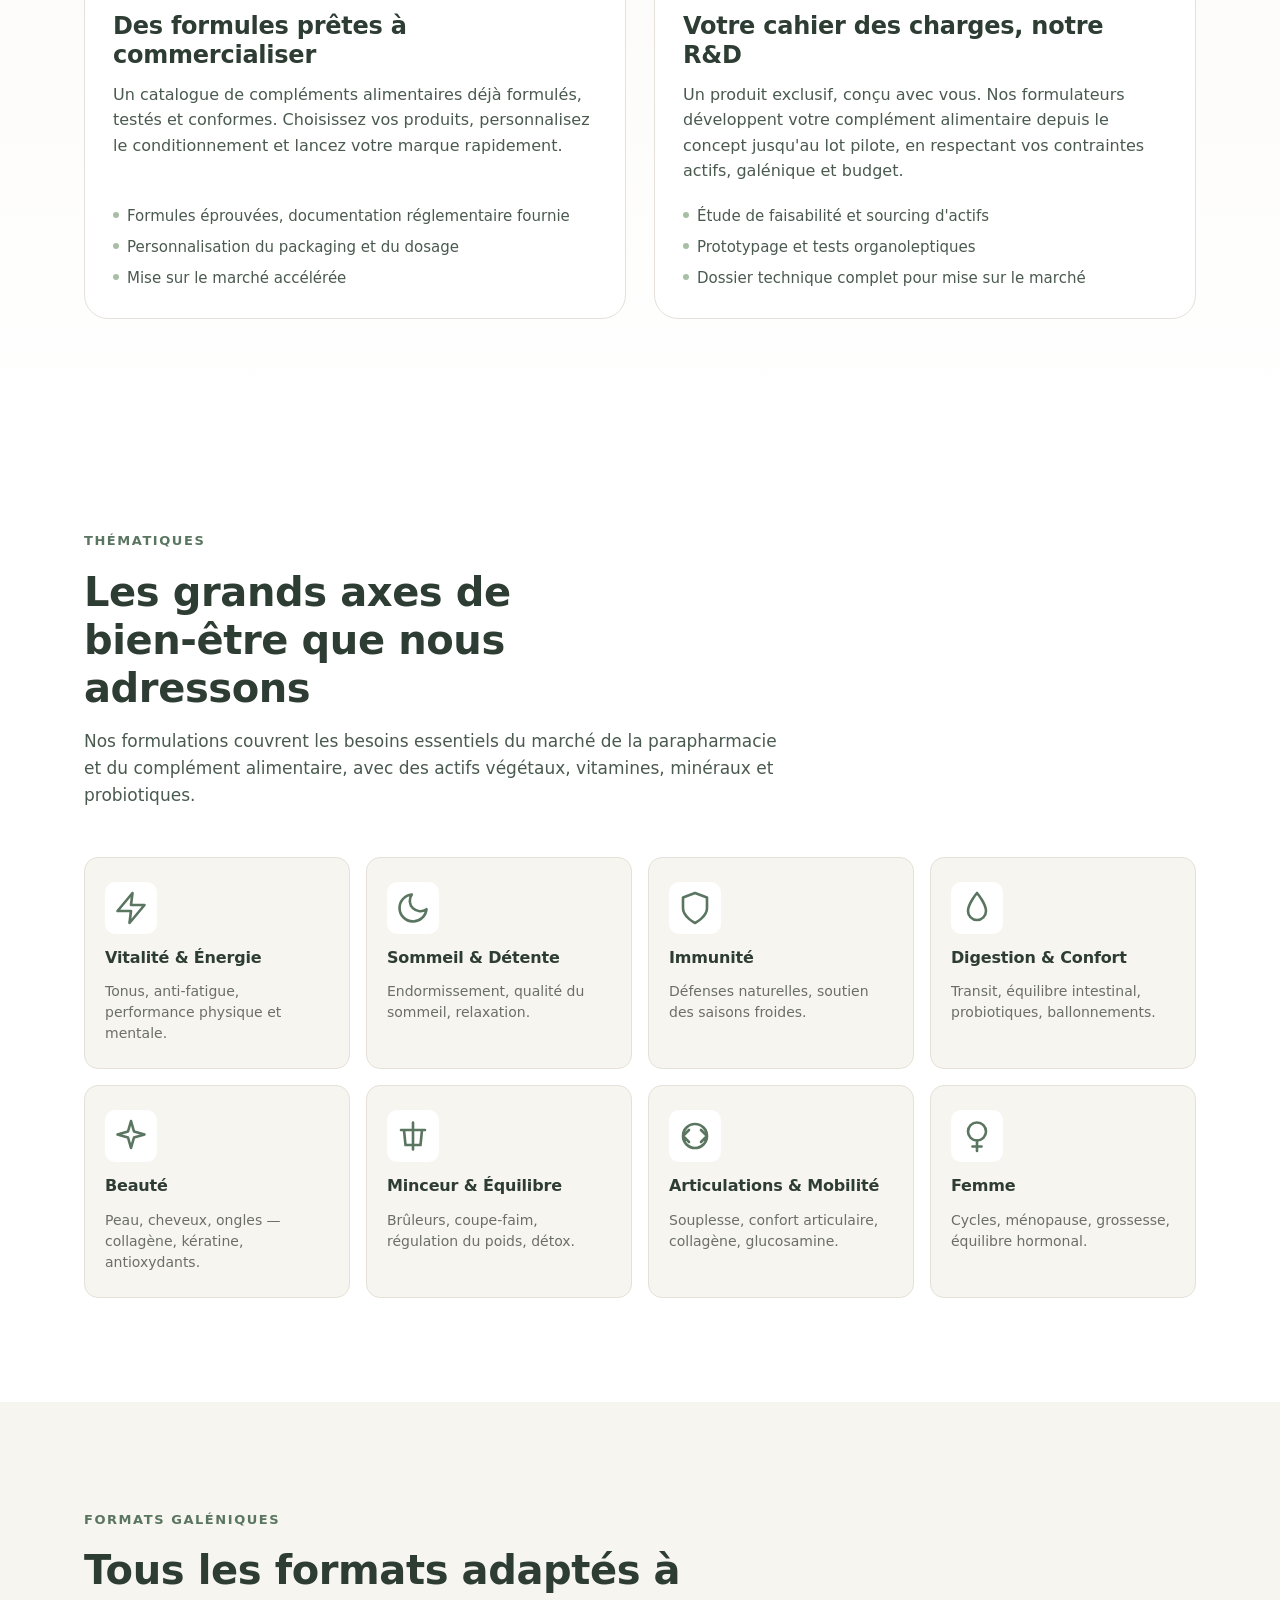
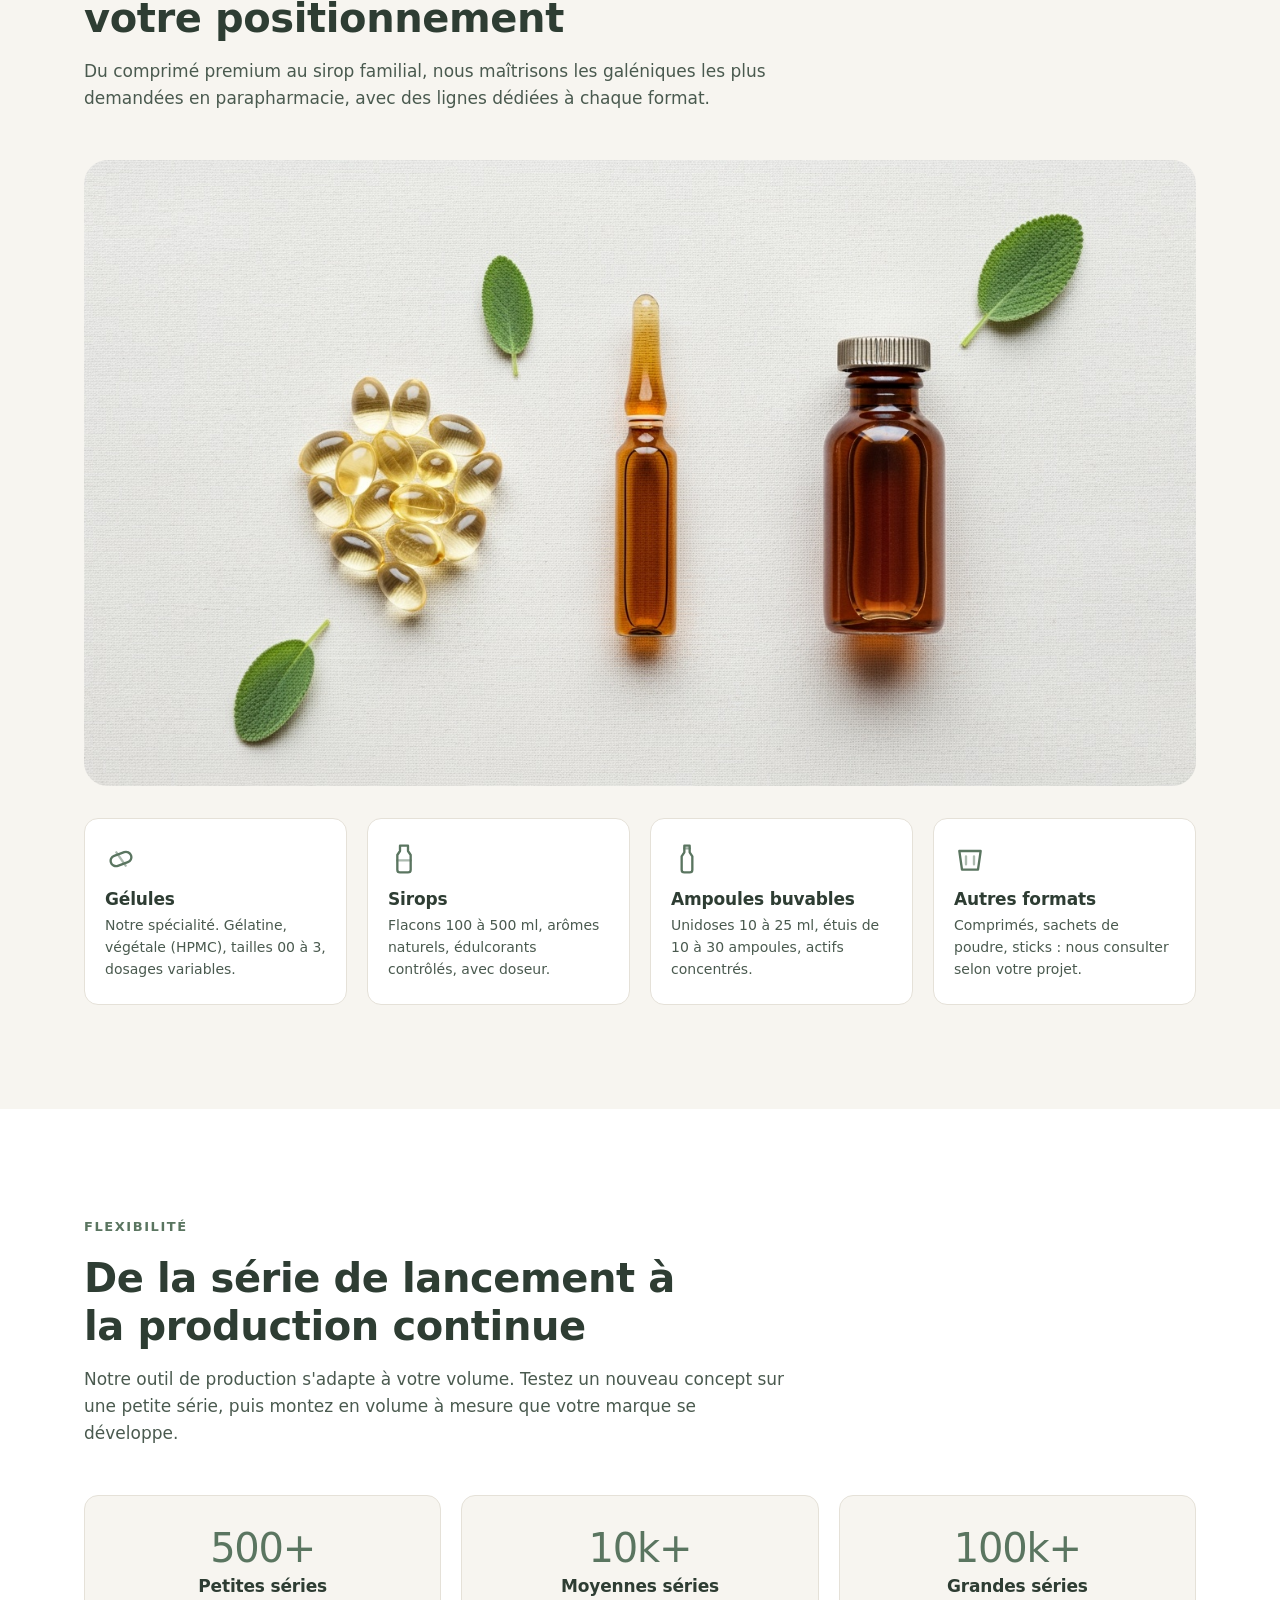
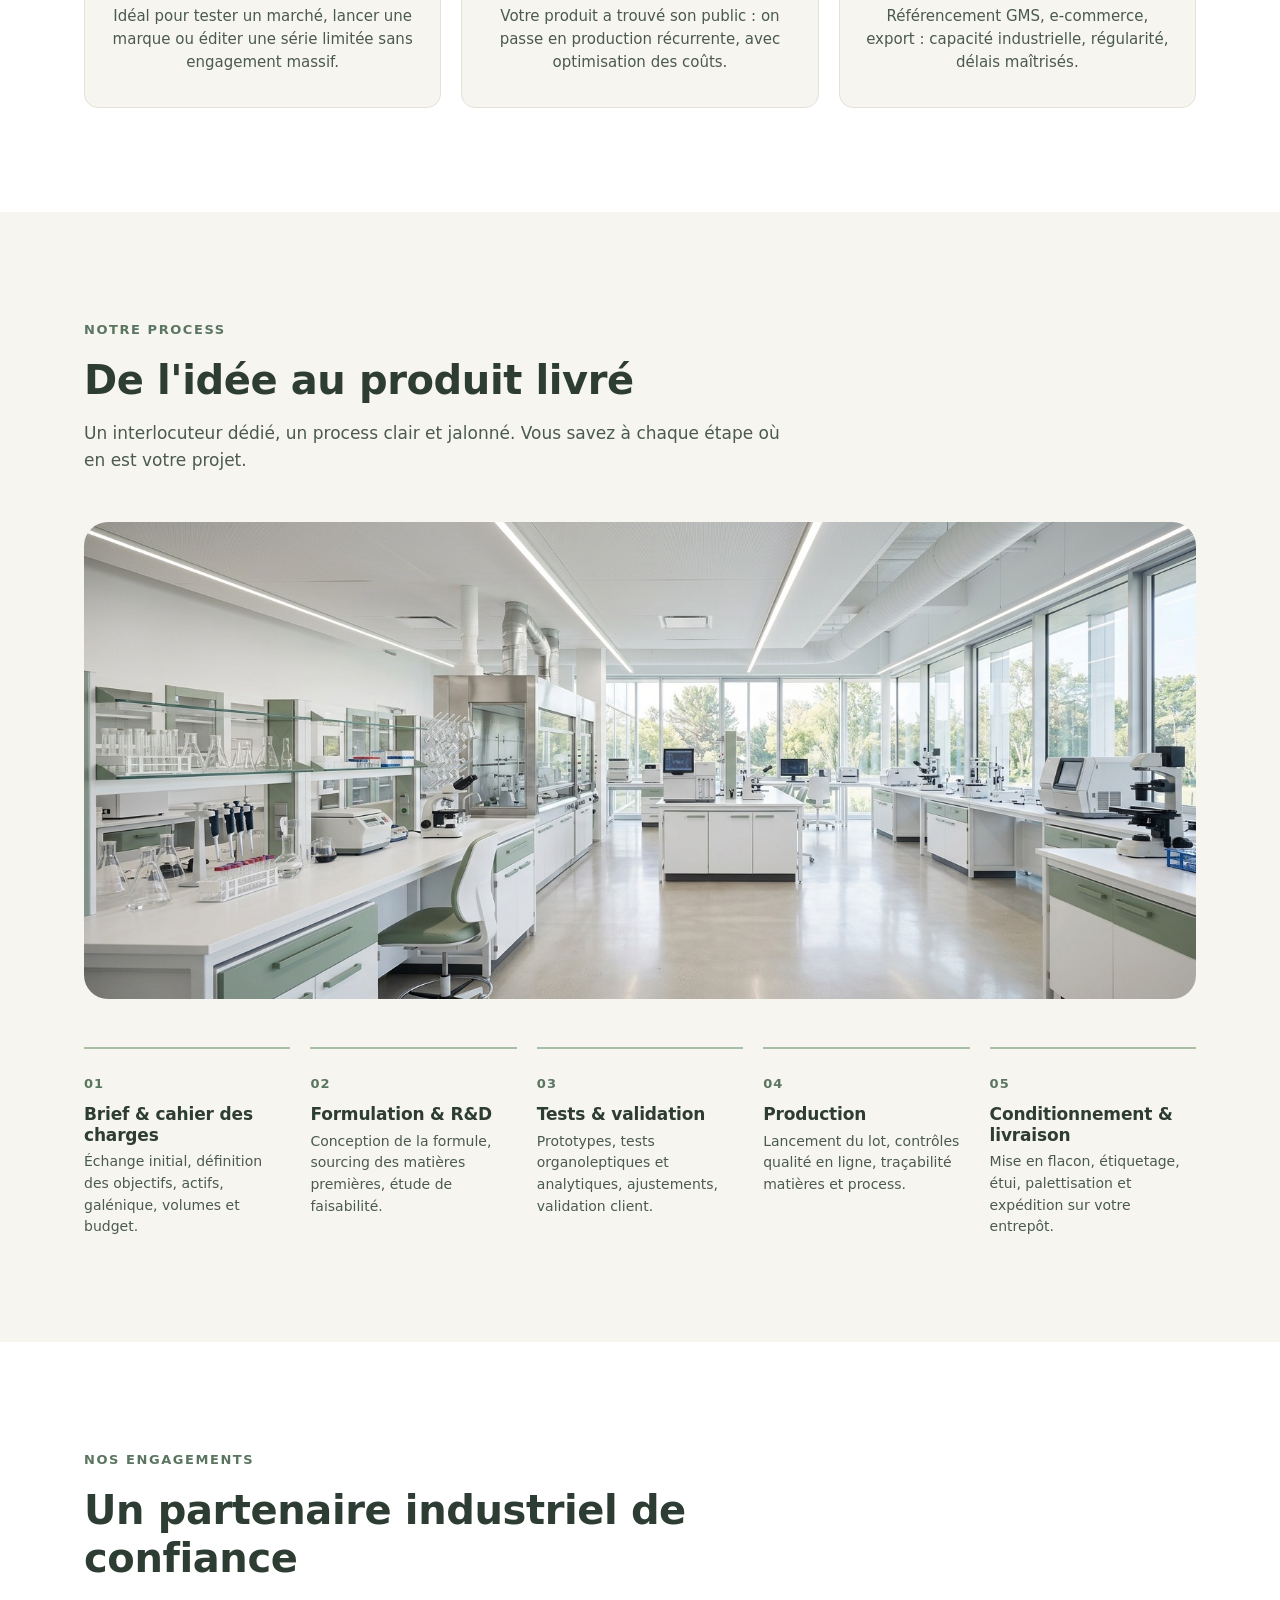
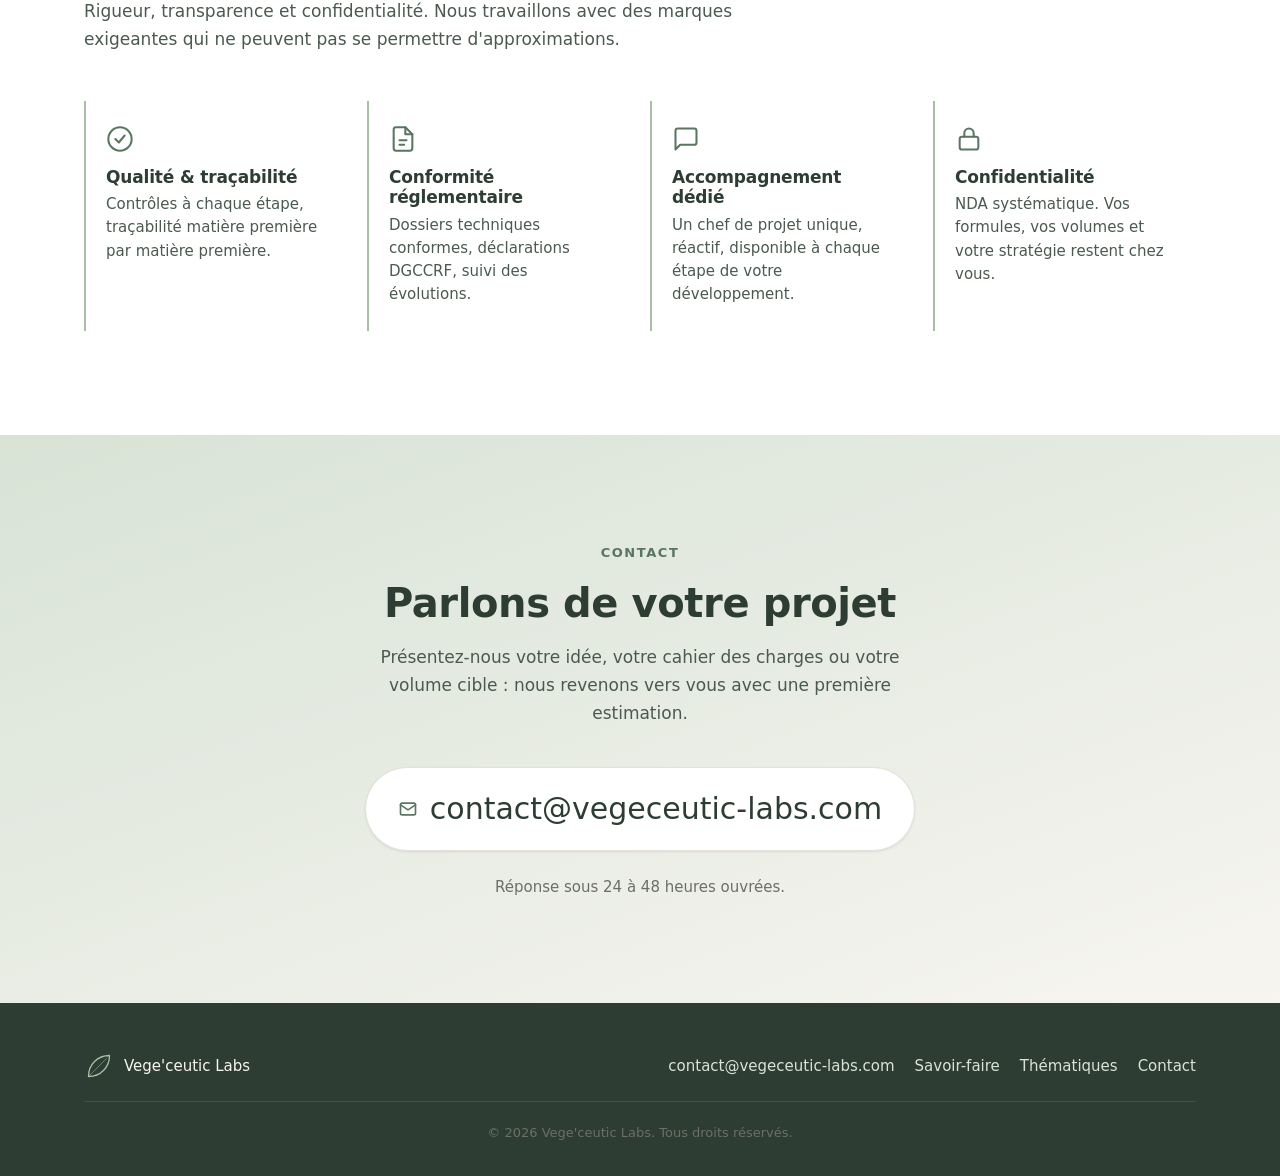
==== commit 9b818f37: "Ajoute la page /catalogue-produits avec 69 produits (reproduction du PDF)" ====
--- a/index.html
+++ b/index.html
@@ -27,12 +27,12 @@
     <meta name="twitter:image" content="https://vegeceutic-labs.com/assets/og-image.jpg">
 
     <!-- Favicon -->
-    <link rel="icon" type="image/svg+xml" href="/assets/favicon.svg">
-    <link rel="icon" type="image/x-icon" href="/assets/favicon.ico">
-    <link rel="apple-touch-icon" href="/assets/apple-touch-icon.png">
+    <link rel="icon" type="image/svg+xml" href="assets/favicon.svg">
+    <link rel="icon" type="image/x-icon" href="assets/favicon.ico">
+    <link rel="apple-touch-icon" href="assets/apple-touch-icon.png">
 
     <!-- CSS -->
-    <link rel="stylesheet" href="/css/style.css">
+    <link rel="stylesheet" href="css/style.css?v=20260422b">
 
     <!-- Schema.org -->
     <script type="application/ld+json">
@@ -59,7 +59,7 @@
     <!-- ===================== HEADER ===================== -->
     <header class="site-header">
         <div class="site-header__inner">
-            <a href="/" class="brand" aria-label="Vege'ceutic Labs — accueil">
+            <a href="./" class="brand" aria-label="Vege'ceutic Labs — accueil">
                 <svg class="brand__mark" viewBox="0 0 40 40" fill="none" stroke="currentColor" stroke-width="1.75" stroke-linecap="round" stroke-linejoin="round" aria-hidden="true">
                     <path d="M6 34 C6 18 18 6 34 6 C34 22 22 34 6 34 Z"/>
                     <path d="M6 34 L30 10" stroke-width="1.25" opacity="0.55"/>
@@ -71,7 +71,7 @@
                 <a href="#savoir-faire">Savoir-faire</a>
                 <a href="#thematiques">Thématiques</a>
                 <a href="#formats">Formats</a>
-                <a href="#process">Process</a>
+                <a href="catalogue-produits.html">Catalogue</a>
             </nav>
 
             <a href="mailto:contact@vegeceutic-labs.com" class="header-contact">
@@ -111,7 +111,7 @@
                 <div class="voies__grid">
                     <article class="voie">
                         <div class="voie__media">
-                            <img src="/assets/marque-blanche.jpg" alt="Alignement de flacons pharmaceutiques neutres sans étiquette" loading="lazy" width="900" height="600">
+                            <img src="assets/marque-blanche.jpg" alt="Alignement de flacons pharmaceutiques neutres sans étiquette" loading="lazy" width="900" height="600">
                         </div>
                         <div class="voie__body">
                             <span class="voie__tag">Marque blanche</span>
@@ -127,7 +127,7 @@
 
                     <article class="voie">
                         <div class="voie__media">
-                            <img src="/assets/formulation.jpg" alt="Main gantée tenant une pipette au-dessus d'une poudre végétale en laboratoire" loading="lazy" width="900" height="600">
+                            <img src="assets/formulation.jpg" alt="Main gantée tenant une pipette au-dessus d'une poudre végétale en laboratoire" loading="lazy" width="900" height="600">
                         </div>
                         <div class="voie__body">
                             <span class="voie__tag">Formulation sur-mesure</span>
@@ -228,7 +228,7 @@
                 <p class="section-lede">Du comprimé premium au sirop familial, nous maîtrisons les galéniques les plus demandées en parapharmacie, avec des lignes dédiées à chaque format.</p>
 
                 <div class="formats__media">
-                    <img src="/assets/formats.jpg" alt="Composition de trois formats galéniques : gélules, ampoule et sirop" loading="lazy" width="1600" height="900">
+                    <img src="assets/formats.jpg" alt="Composition de trois formats galéniques : gélules, ampoule et sirop" loading="lazy" width="1600" height="900">
                 </div>
 
                 <div class="formats__grid">
@@ -306,7 +306,7 @@
                 <p class="section-lede">Un interlocuteur dédié, un process clair et jalonné. Vous savez à chaque étape où en est votre projet.</p>
 
                 <div class="process__media">
-                    <img src="/assets/atelier.jpg" alt="Atelier de production pharmaceutique moderne et épuré" loading="lazy" width="2100" height="900">
+                    <img src="assets/atelier.jpg" alt="Atelier de production pharmaceutique moderne et épuré" loading="lazy" width="2100" height="900">
                 </div>
 
                 <ol class="process__steps">
@@ -420,6 +420,6 @@
         </div>
     </footer>
 
-    <script src="/js/main.js"></script>
+    <script src="js/main.js?v=20260422b"></script>
 </body>
 </html>
--- a/css/style.css
+++ b/css/style.css
@@ -187,7 +187,7 @@
     z-index: -1;
     background:
         linear-gradient(180deg, rgba(247, 245, 240, 0.3) 0%, rgba(247, 245, 240, 0.85) 100%),
-        url('/assets/hero.jpg') center/cover no-repeat;
+        url('../assets/hero.jpg') center/cover no-repeat;
 }
 .hero__inner { max-width: 40rem; }
 .hero h1 {
@@ -520,6 +520,304 @@
 }
 
 /* ==========================================================================
+   Catalogue
+   ========================================================================== */
+
+.catalog-hero {
+    background: linear-gradient(180deg, var(--sage-light) 0%, var(--bg) 100%);
+    text-align: center;
+    padding: clamp(3rem, 7vw, 5rem) 0 clamp(2.5rem, 5vw, 3.5rem);
+    border-bottom: 1px solid var(--border);
+}
+.catalog-hero h1 {
+    font-size: clamp(2rem, 5vw, 3rem);
+    margin-bottom: 0.75rem;
+    letter-spacing: -0.02em;
+}
+.catalog-hero__subtitle {
+    color: var(--muted);
+    font-size: 1rem;
+    letter-spacing: 0.05em;
+}
+.catalog-hero__note {
+    margin-top: 1rem;
+    font-size: 0.8125rem;
+    color: var(--muted);
+    font-style: italic;
+}
+
+/* ---------- Sommaire ---------- */
+
+.catalog-toc {
+    background: var(--surface);
+    padding: clamp(2.5rem, 5vw, 4rem) 0;
+    border-bottom: 1px solid var(--border);
+}
+.catalog-toc h2 {
+    font-size: clamp(1.5rem, 3vw, 2rem);
+    margin-bottom: 2rem;
+    padding-bottom: 0.5rem;
+    border-bottom: 2px solid var(--sage);
+    display: inline-block;
+}
+.catalog-toc__grid {
+    display: grid;
+    gap: 1.5rem 2rem;
+    grid-template-columns: 1fr;
+}
+@media (min-width: 40rem) { .catalog-toc__grid { grid-template-columns: repeat(2, 1fr); } }
+@media (min-width: 64rem) { .catalog-toc__grid { grid-template-columns: repeat(3, 1fr); } }
+
+.catalog-toc__cat h3 {
+    font-size: 1rem;
+    margin-bottom: 0.5rem;
+    color: var(--ink);
+}
+.catalog-toc__cat h3 a { color: inherit; }
+.catalog-toc__cat h3 a:hover { color: var(--sage-dark); }
+.catalog-toc__cat h3 .count {
+    color: var(--sage-dark);
+    font-weight: 400;
+    margin-left: 0.25rem;
+}
+.catalog-toc__links {
+    padding-left: 0;
+    display: flex;
+    flex-direction: column;
+    gap: 0.125rem;
+}
+.catalog-toc__links li { font-size: 0.875rem; }
+.catalog-toc__links a {
+    display: block;
+    padding: 0.25rem 0 0.25rem 0.875rem;
+    color: var(--ink-soft);
+    position: relative;
+    transition: color var(--t);
+    overflow-wrap: break-word;
+}
+.catalog-toc__links a::before {
+    content: "•";
+    position: absolute;
+    left: 0;
+    color: var(--sage);
+}
+.catalog-toc__links a:hover { color: var(--sage-dark); }
+
+/* ---------- Catégories ---------- */
+
+.catalog-category {
+    padding: clamp(3rem, 5vw, 4rem) 0 clamp(1rem, 2vw, 1.5rem);
+    scroll-margin-top: 5rem;
+}
+.catalog-category__title {
+    font-size: clamp(1.5rem, 3.5vw, 2.125rem);
+    margin-bottom: 2rem;
+    padding-bottom: 0.625rem;
+    border-bottom: 2px solid var(--sage);
+    color: var(--ink);
+}
+
+/* ---------- Carte produit ---------- */
+
+.product-card {
+    background: var(--surface);
+    border: 1px solid var(--border);
+    border-radius: var(--radius-md);
+    margin-bottom: 1.5rem;
+    overflow: hidden;
+    position: relative;
+    scroll-margin-top: 5rem;
+}
+
+.product-card__header {
+    display: grid;
+    grid-template-columns: 1fr;
+    gap: 1.25rem;
+    padding: 1.5rem 1.5rem 1rem;
+}
+@media (min-width: 40rem) {
+    .product-card__header {
+        grid-template-columns: 10rem 1fr;
+        gap: 1.75rem;
+    }
+}
+
+.product-card__media {
+    aspect-ratio: 1 / 1;
+    background: var(--sage-light);
+    border: 1px dashed var(--sage);
+    border-radius: var(--radius-sm);
+    display: flex;
+    align-items: center;
+    justify-content: center;
+    color: var(--sage-dark);
+    font-size: 0.75rem;
+    font-style: italic;
+    text-align: center;
+    padding: 0.5rem;
+}
+.product-card__media img {
+    width: 100%;
+    height: 100%;
+    object-fit: contain;
+    border-radius: calc(var(--radius-sm) - 1px);
+}
+
+.product-card__info { min-width: 0; }
+.product-card__info h3 {
+    font-size: 1.375rem;
+    color: var(--ink);
+    margin-bottom: 0.25rem;
+    padding-right: 6rem;
+    overflow-wrap: break-word;
+}
+.product-card__category {
+    font-size: 0.875rem;
+    color: var(--sage-dark);
+    font-style: italic;
+    margin-bottom: 0.75rem;
+}
+.product-card__desc {
+    color: var(--ink-soft);
+    font-size: 0.9375rem;
+    line-height: 1.55;
+    margin-bottom: 1rem;
+    overflow-wrap: break-word;
+}
+.product-card__info h4 {
+    font-size: 0.9375rem;
+    font-weight: 600;
+    margin-bottom: 0.5rem;
+    color: var(--ink);
+}
+.product-card__benefits {
+    padding: 0;
+    margin: 0;
+}
+.product-card__benefits li {
+    font-size: 0.875rem;
+    color: var(--ink-soft);
+    padding: 0.15rem 0 0.15rem 1rem;
+    position: relative;
+    line-height: 1.5;
+    overflow-wrap: break-word;
+}
+.product-card__benefits li::before {
+    content: "•";
+    position: absolute;
+    left: 0;
+    top: 0.15rem;
+    color: var(--sage-dark);
+}
+
+.product-card__details {
+    display: grid;
+    grid-template-columns: 1fr;
+    gap: 1.5rem;
+    padding: 1rem 1.5rem 1.5rem;
+    border-top: 1px solid var(--border);
+    margin-top: 0.5rem;
+    min-width: 0;
+}
+@media (min-width: 48rem) {
+    .product-card__details { grid-template-columns: 1fr 1fr; gap: 2rem; }
+}
+.product-card__details dl {
+    min-width: 0;
+    display: flex;
+    flex-direction: column;
+    gap: 0.75rem;
+}
+.product-card__details dt {
+    font-weight: 600;
+    color: var(--ink);
+    font-size: 0.9375rem;
+}
+.product-card__details dd {
+    color: var(--ink-soft);
+    font-size: 0.875rem;
+    line-height: 1.55;
+    margin: 0.125rem 0 0 0;
+    /* Crucial : la composition peut contenir des mots chimiques très longs */
+    overflow-wrap: anywhere;
+    word-break: break-word;
+    hyphens: auto;
+    -webkit-hyphens: auto;
+}
+
+/* ---------- Pied de carte : prix ---------- */
+
+.product-card__price {
+    background: var(--bg);
+    border-top: 1px solid var(--border);
+    padding: 1rem 1.5rem;
+    display: flex;
+    align-items: center;
+    justify-content: space-between;
+    flex-wrap: wrap;
+    gap: 0.75rem;
+}
+.product-card__price-label {
+    font-size: 0.8125rem;
+    color: var(--muted);
+    letter-spacing: 0.02em;
+}
+.product-card__price-value {
+    font-size: 1.0625rem;
+    font-weight: 700;
+    color: #B8962E;
+    letter-spacing: -0.01em;
+    white-space: nowrap;
+    overflow-wrap: break-word;
+}
+
+/* ---------- Badge Best Seller ---------- */
+
+.product-card__badge {
+    position: absolute;
+    top: 1.25rem;
+    right: 1.25rem;
+    background: #B03A2E;
+    color: #ffffff;
+    font-size: 0.6875rem;
+    font-weight: 700;
+    letter-spacing: 0.1em;
+    padding: 0.375rem 0.625rem;
+    border-radius: 0.25rem;
+    text-transform: uppercase;
+    z-index: 1;
+}
+
+/* ---------- Back to top ---------- */
+
+.back-to-top {
+    position: fixed;
+    bottom: 1.5rem;
+    right: 1.5rem;
+    background: var(--sage-dark);
+    color: #fff;
+    width: 2.75rem;
+    height: 2.75rem;
+    border-radius: 50%;
+    display: inline-flex;
+    align-items: center;
+    justify-content: center;
+    box-shadow: var(--shadow-md);
+    opacity: 0;
+    pointer-events: none;
+    transition: opacity var(--t), transform var(--t);
+    z-index: 40;
+    border: none;
+    cursor: pointer;
+}
+.back-to-top.visible {
+    opacity: 1;
+    pointer-events: auto;
+}
+.back-to-top:hover { transform: translateY(-2px); background: var(--ink); }
+.back-to-top svg { width: 1.125rem; height: 1.125rem; }
+
+/* ==========================================================================
    Utilities
    ========================================================================== */
 
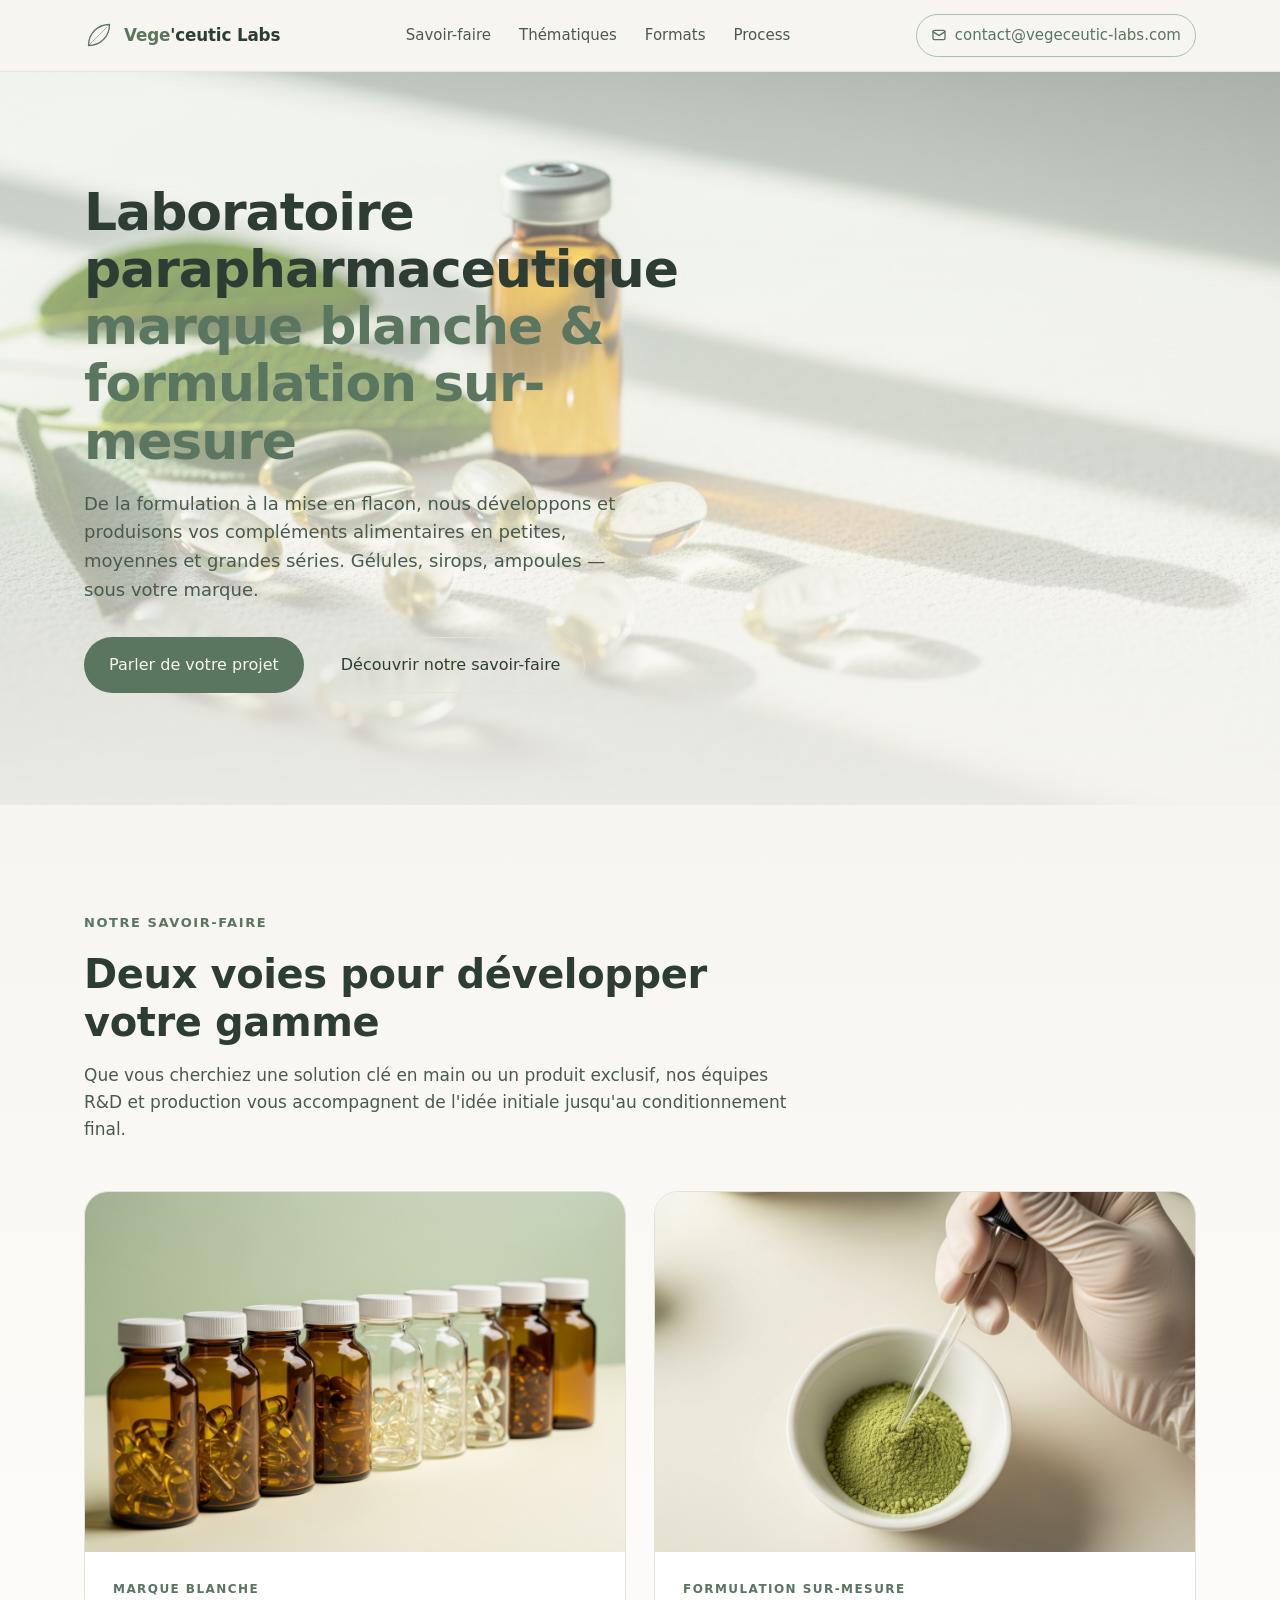
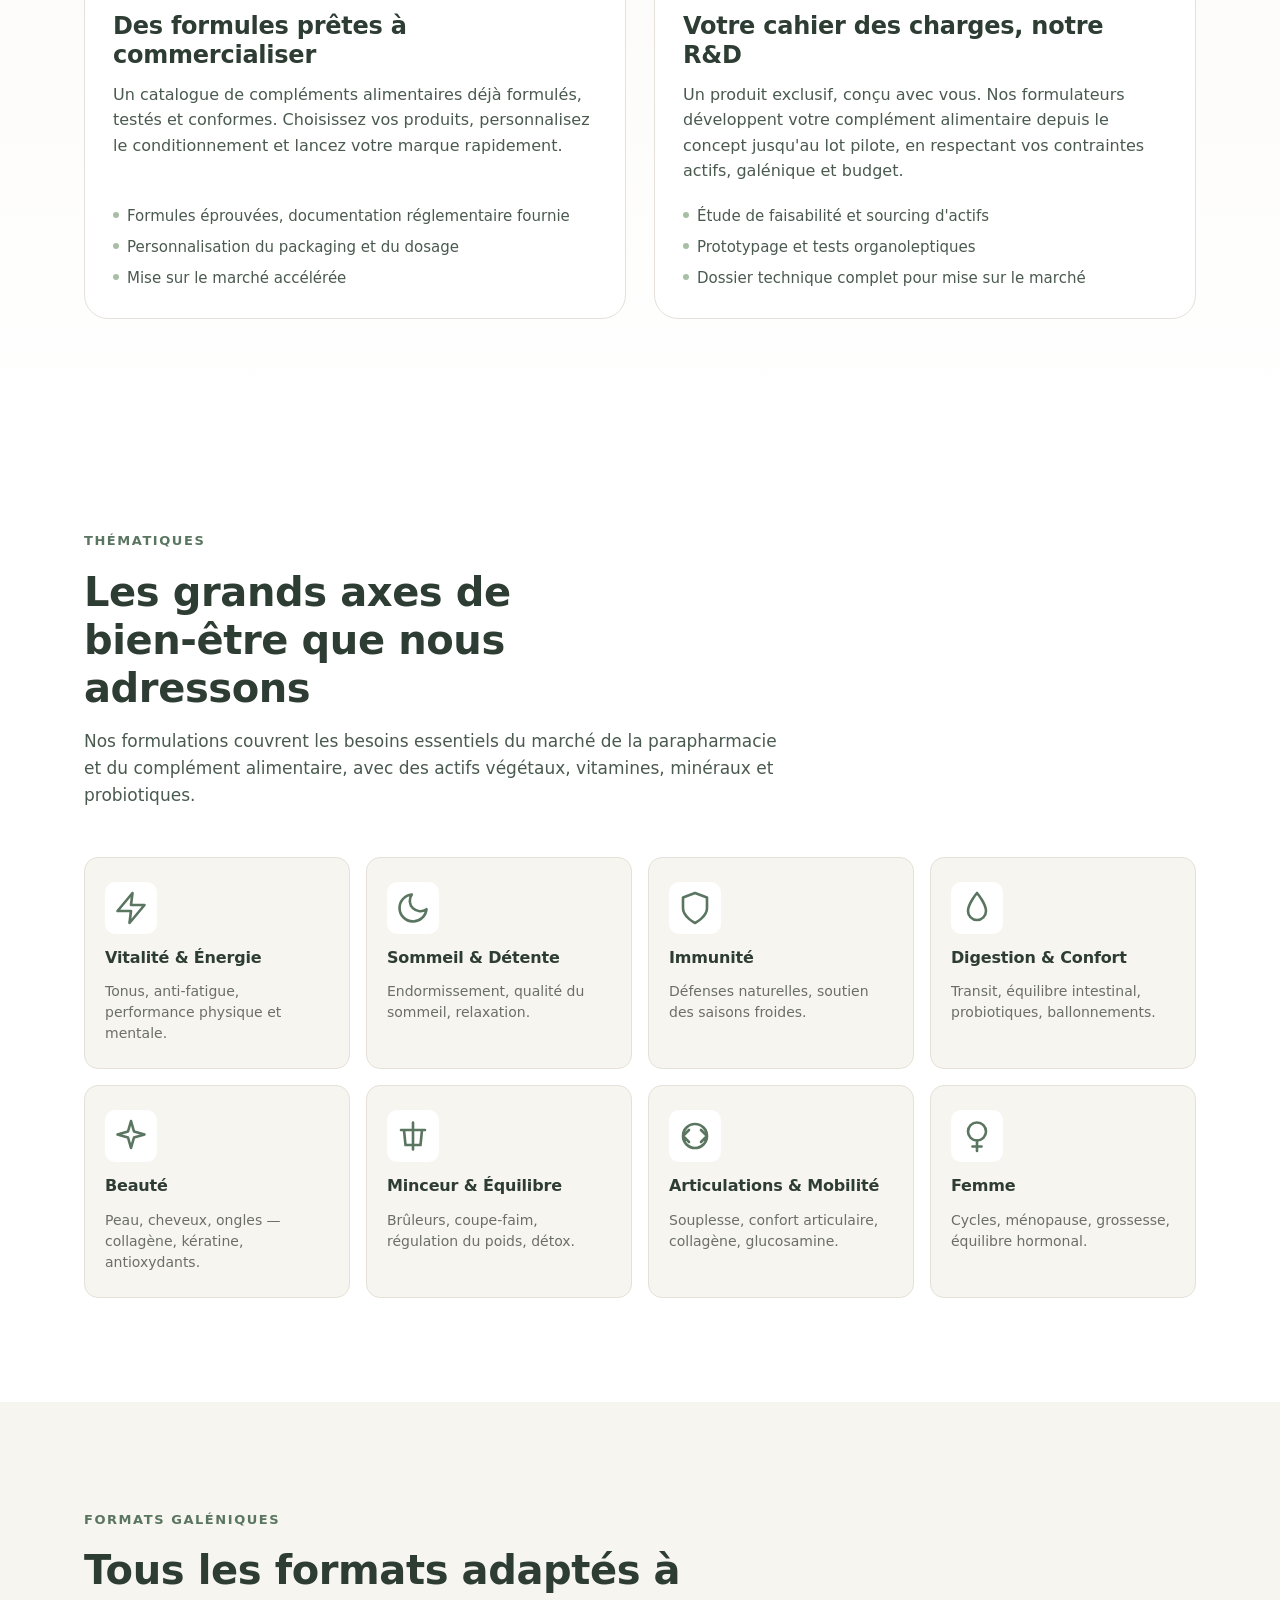
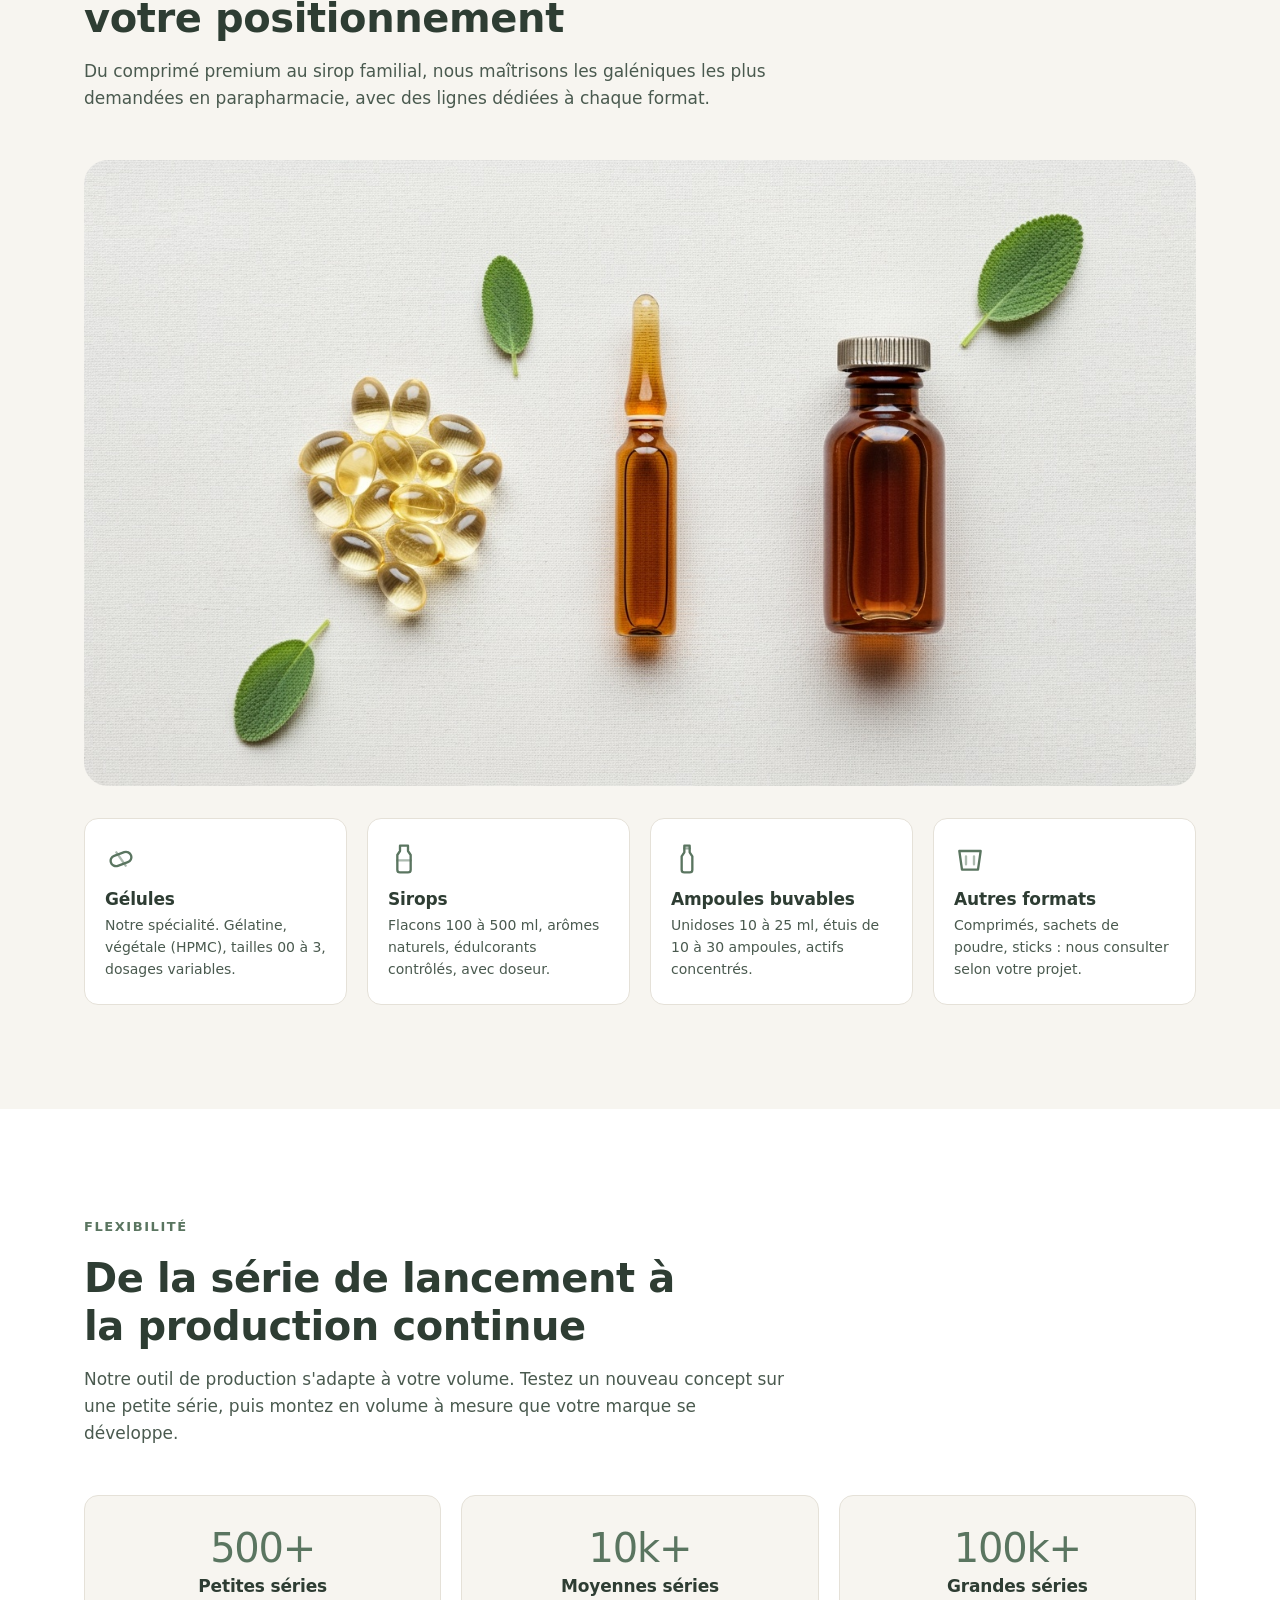
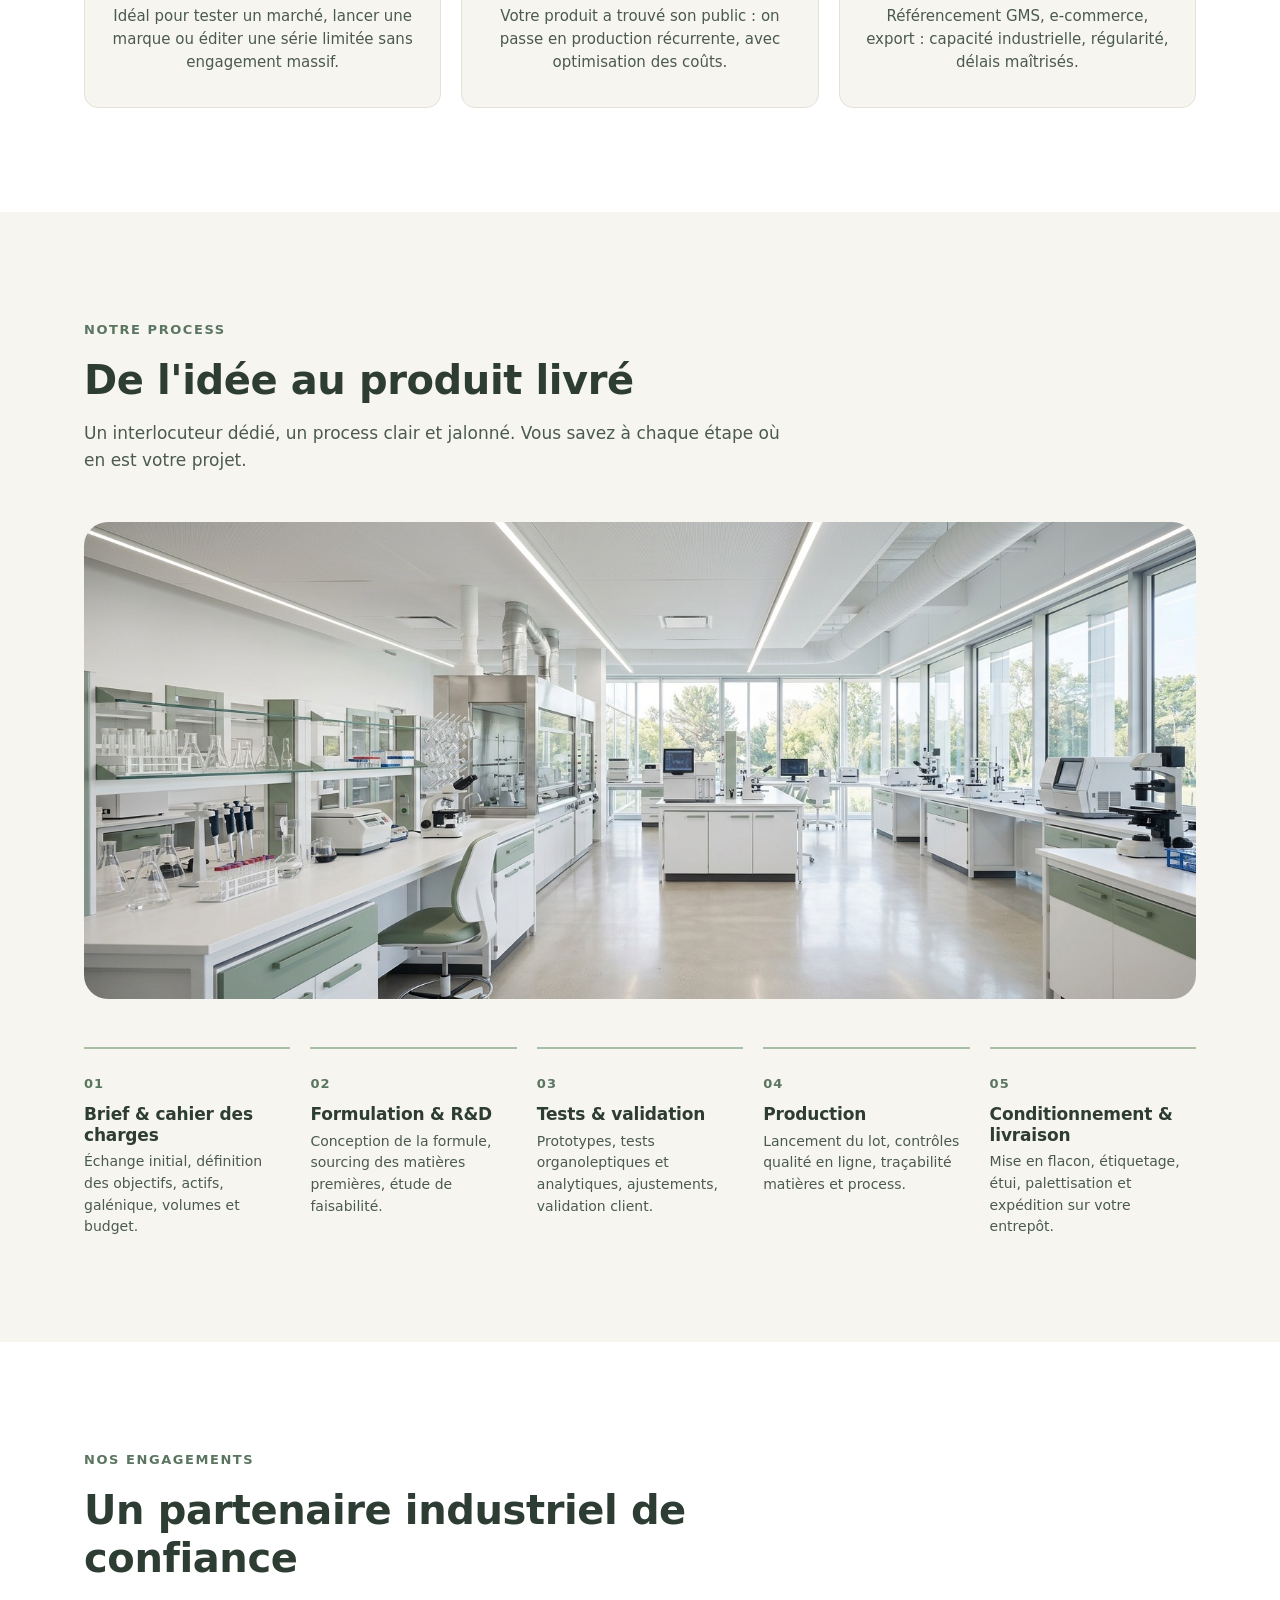
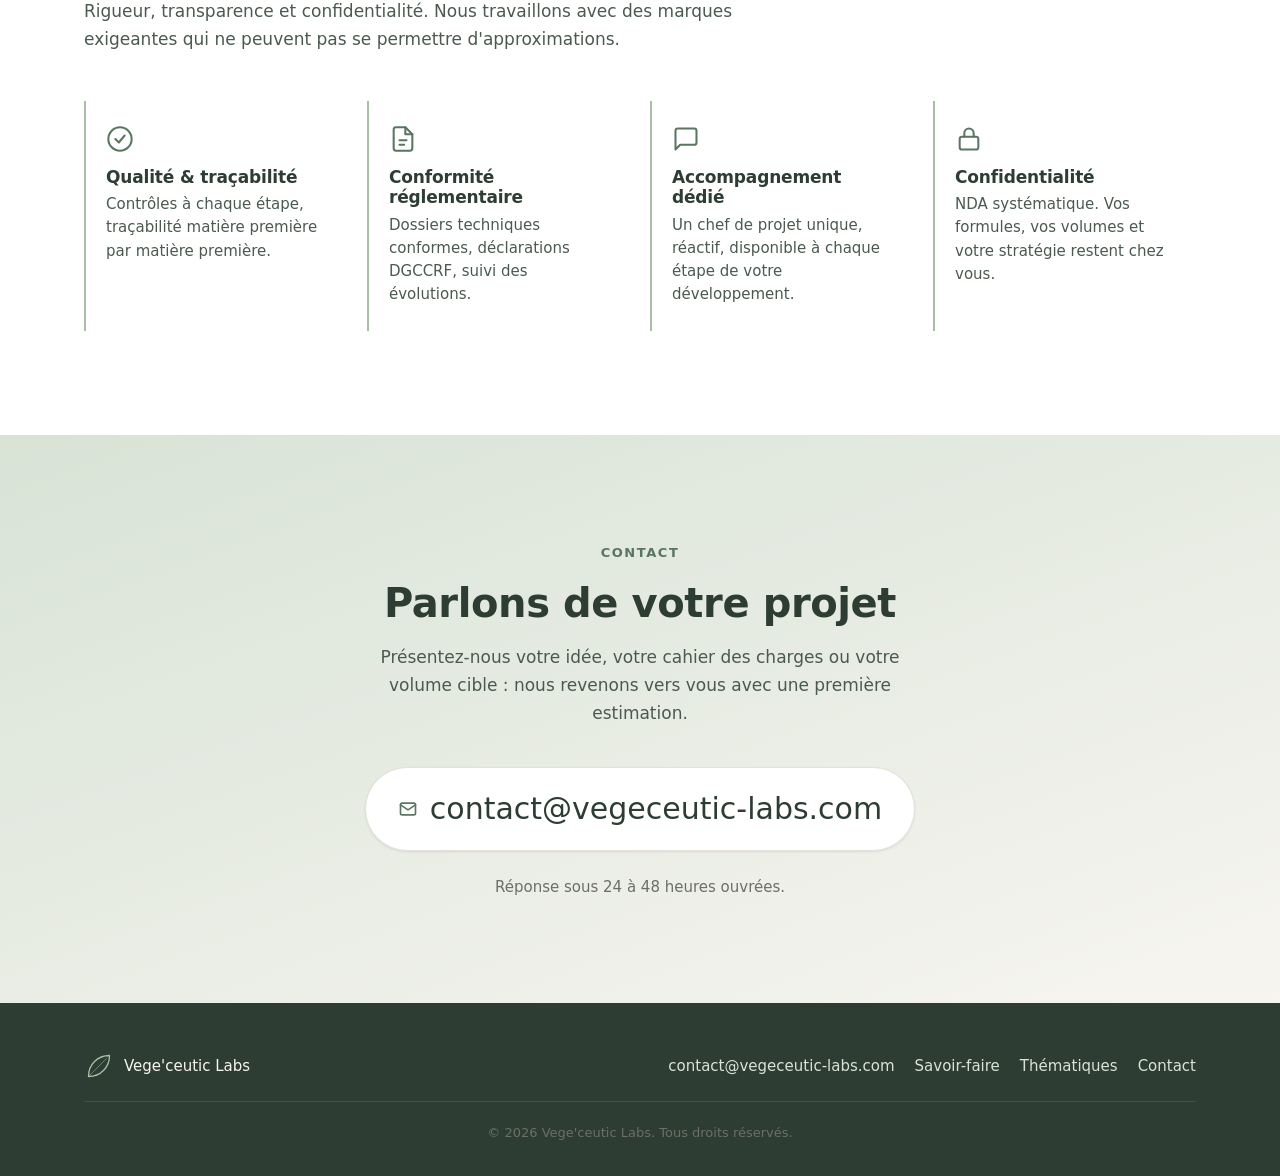
==== commit 9d1b0042: "Cartes : retire catégorie, bénéfices en pleine largeur sans séparateur + catalogue noindex et masqué" ====
--- a/index.html
+++ b/index.html
@@ -32,7 +32,7 @@
     <link rel="apple-touch-icon" href="assets/apple-touch-icon.png">
 
     <!-- CSS -->
-    <link rel="stylesheet" href="css/style.css?v=20260422b">
+    <link rel="stylesheet" href="css/style.css?v=20260422e">
 
     <!-- Schema.org -->
     <script type="application/ld+json">
@@ -71,7 +71,7 @@
                 <a href="#savoir-faire">Savoir-faire</a>
                 <a href="#thematiques">Thématiques</a>
                 <a href="#formats">Formats</a>
-                <a href="catalogue-produits.html">Catalogue</a>
+                <a href="#process">Process</a>
             </nav>
 
             <a href="mailto:contact@vegeceutic-labs.com" class="header-contact">
@@ -420,6 +420,6 @@
         </div>
     </footer>
 
-    <script src="js/main.js?v=20260422b"></script>
+    <script src="js/main.js?v=20260422e"></script>
 </body>
 </html>
--- a/css/style.css
+++ b/css/style.css
@@ -550,58 +550,58 @@
 
 .catalog-toc {
     background: var(--surface);
-    padding: clamp(2.5rem, 5vw, 4rem) 0;
+    padding: clamp(1.5rem, 3vw, 2.25rem) 0;
     border-bottom: 1px solid var(--border);
 }
 .catalog-toc h2 {
-    font-size: clamp(1.5rem, 3vw, 2rem);
-    margin-bottom: 2rem;
-    padding-bottom: 0.5rem;
+    font-size: clamp(1.25rem, 2.5vw, 1.5rem);
+    margin-bottom: 1.25rem;
+    padding-bottom: 0.375rem;
     border-bottom: 2px solid var(--sage);
     display: inline-block;
 }
-.catalog-toc__grid {
-    display: grid;
-    gap: 1.5rem 2rem;
-    grid-template-columns: 1fr;
-}
-@media (min-width: 40rem) { .catalog-toc__grid { grid-template-columns: repeat(2, 1fr); } }
-@media (min-width: 64rem) { .catalog-toc__grid { grid-template-columns: repeat(3, 1fr); } }
-
-.catalog-toc__cat h3 {
-    font-size: 1rem;
-    margin-bottom: 0.5rem;
+
+/* Sommaire compact : pastilles cliquables */
+.catalog-toc__chips {
+    display: flex;
+    flex-wrap: wrap;
+    gap: 0.5rem;
+}
+.catalog-toc__chips a {
+    display: inline-flex;
+    align-items: center;
+    gap: 0.5rem;
+    padding: 0.5rem 0.875rem;
+    border: 1px solid var(--border);
+    border-radius: 999px;
     color: var(--ink);
-}
-.catalog-toc__cat h3 a { color: inherit; }
-.catalog-toc__cat h3 a:hover { color: var(--sage-dark); }
-.catalog-toc__cat h3 .count {
-    color: var(--sage-dark);
-    font-weight: 400;
-    margin-left: 0.25rem;
-}
-.catalog-toc__links {
-    padding-left: 0;
-    display: flex;
-    flex-direction: column;
-    gap: 0.125rem;
-}
-.catalog-toc__links li { font-size: 0.875rem; }
-.catalog-toc__links a {
-    display: block;
-    padding: 0.25rem 0 0.25rem 0.875rem;
-    color: var(--ink-soft);
-    position: relative;
-    transition: color var(--t);
-    overflow-wrap: break-word;
-}
-.catalog-toc__links a::before {
-    content: "•";
-    position: absolute;
-    left: 0;
-    color: var(--sage);
-}
-.catalog-toc__links a:hover { color: var(--sage-dark); }
+    font-size: 0.875rem;
+    font-weight: 500;
+    line-height: 1.2;
+    transition: background var(--t), border-color var(--t), color var(--t), transform var(--t);
+    background: #ffffff;
+}
+.catalog-toc__chips a:hover {
+    background: var(--sage-light);
+    border-color: var(--sage);
+    color: var(--sage-dark);
+    transform: translateY(-1px);
+}
+.catalog-toc__chips em {
+    font-style: normal;
+    background: var(--sage-light);
+    color: var(--sage-dark);
+    padding: 0.1rem 0.5rem;
+    border-radius: 999px;
+    font-size: 0.75rem;
+    font-weight: 700;
+    line-height: 1.4;
+    min-width: 1.5rem;
+    text-align: center;
+}
+.catalog-toc__chips a:hover em {
+    background: #ffffff;
+}
 
 /* ---------- Catégories ---------- */
 
@@ -655,12 +655,18 @@
     font-style: italic;
     text-align: center;
     padding: 0.5rem;
+    overflow: hidden;
+}
+/* Quand la zone contient une vraie image, on passe en mode propre */
+.product-card__media:has(img) {
+    background: #ffffff;
+    border: 1px solid var(--border);
+    padding: 0.5rem;
 }
 .product-card__media img {
     width: 100%;
     height: 100%;
     object-fit: contain;
-    border-radius: calc(var(--radius-sm) - 1px);
 }
 
 .product-card__info { min-width: 0; }
@@ -684,7 +690,12 @@
     margin-bottom: 1rem;
     overflow-wrap: break-word;
 }
-.product-card__info h4 {
+/* Bloc "Bénéfices clés" : en pleine largeur de la carte, sous le header (image + desc) */
+.product-card__benefits-block {
+    padding: 0.25rem 1.5rem 0.5rem;
+    min-width: 0;
+}
+.product-card__benefits-block h4 {
     font-size: 0.9375rem;
     font-weight: 600;
     margin-bottom: 0.5rem;
@@ -693,6 +704,14 @@
 .product-card__benefits {
     padding: 0;
     margin: 0;
+    display: grid;
+    grid-template-columns: 1fr;
+    gap: 0 1.5rem;
+}
+@media (min-width: 48rem) {
+    /* Sur grand écran : les bénéfices peuvent s'afficher en 2 colonnes
+       puisque le bloc prend toute la largeur */
+    .product-card__benefits { grid-template-columns: 1fr 1fr; }
 }
 .product-card__benefits li {
     font-size: 0.875rem;
@@ -713,14 +732,15 @@
 .product-card__details {
     display: grid;
     grid-template-columns: 1fr;
-    gap: 1.5rem;
-    padding: 1rem 1.5rem 1.5rem;
-    border-top: 1px solid var(--border);
-    margin-top: 0.5rem;
+    gap: 1.25rem;
+    padding: 0.75rem 1.5rem 1.5rem;
+    margin-top: 0;
     min-width: 0;
 }
 @media (min-width: 48rem) {
-    .product-card__details { grid-template-columns: 1fr 1fr; gap: 2rem; }
+    /* Ratio 1:1.75 — la colonne droite (Composition, texte long) prend plus de place,
+       la gauche (Conditionnement/Mode/Origine, texte court) se resserre → moins de vide */
+    .product-card__details { grid-template-columns: 1fr 1.75fr; gap: 1.75rem; }
 }
 .product-card__details dl {
     min-width: 0;
@@ -786,6 +806,43 @@
     border-radius: 0.25rem;
     text-transform: uppercase;
     z-index: 1;
+}
+
+/* ---------- Page catalogue : fond blanc + grille 2 colonnes sur grand écran ---------- */
+
+body.catalogue-page { background: #ffffff; }
+
+body.catalogue-page .catalog-hero {
+    background: linear-gradient(180deg, var(--sage-light) 0%, #ffffff 100%);
+}
+body.catalogue-page .catalog-toc,
+body.catalogue-page .catalog-category {
+    background: #ffffff;
+}
+
+/* ≥ 80rem (1280px) : les fiches se disposent en 2 colonnes "masonry" grâce à
+   CSS columns — les cartes de hauteurs différentes s'enchaînent sans trou. */
+@media (min-width: 80rem) {
+    body.catalogue-page .catalog-category {
+        column-count: 2;
+        column-gap: 1.5rem;
+    }
+    body.catalogue-page .catalog-category__title {
+        column-span: all;
+    }
+    body.catalogue-page .product-card {
+        break-inside: avoid;
+        page-break-inside: avoid;
+        display: inline-block;
+        width: 100%;
+    }
+    /* Dans la carte rétrécie, on repasse les détails en colonne simple pour
+       éviter la compression horizontale du long texte de Composition. */
+    body.catalogue-page .product-card__details,
+    body.catalogue-page .product-card__benefits {
+        grid-template-columns: 1fr;
+        gap: 1rem;
+    }
 }
 
 /* ---------- Back to top ---------- */
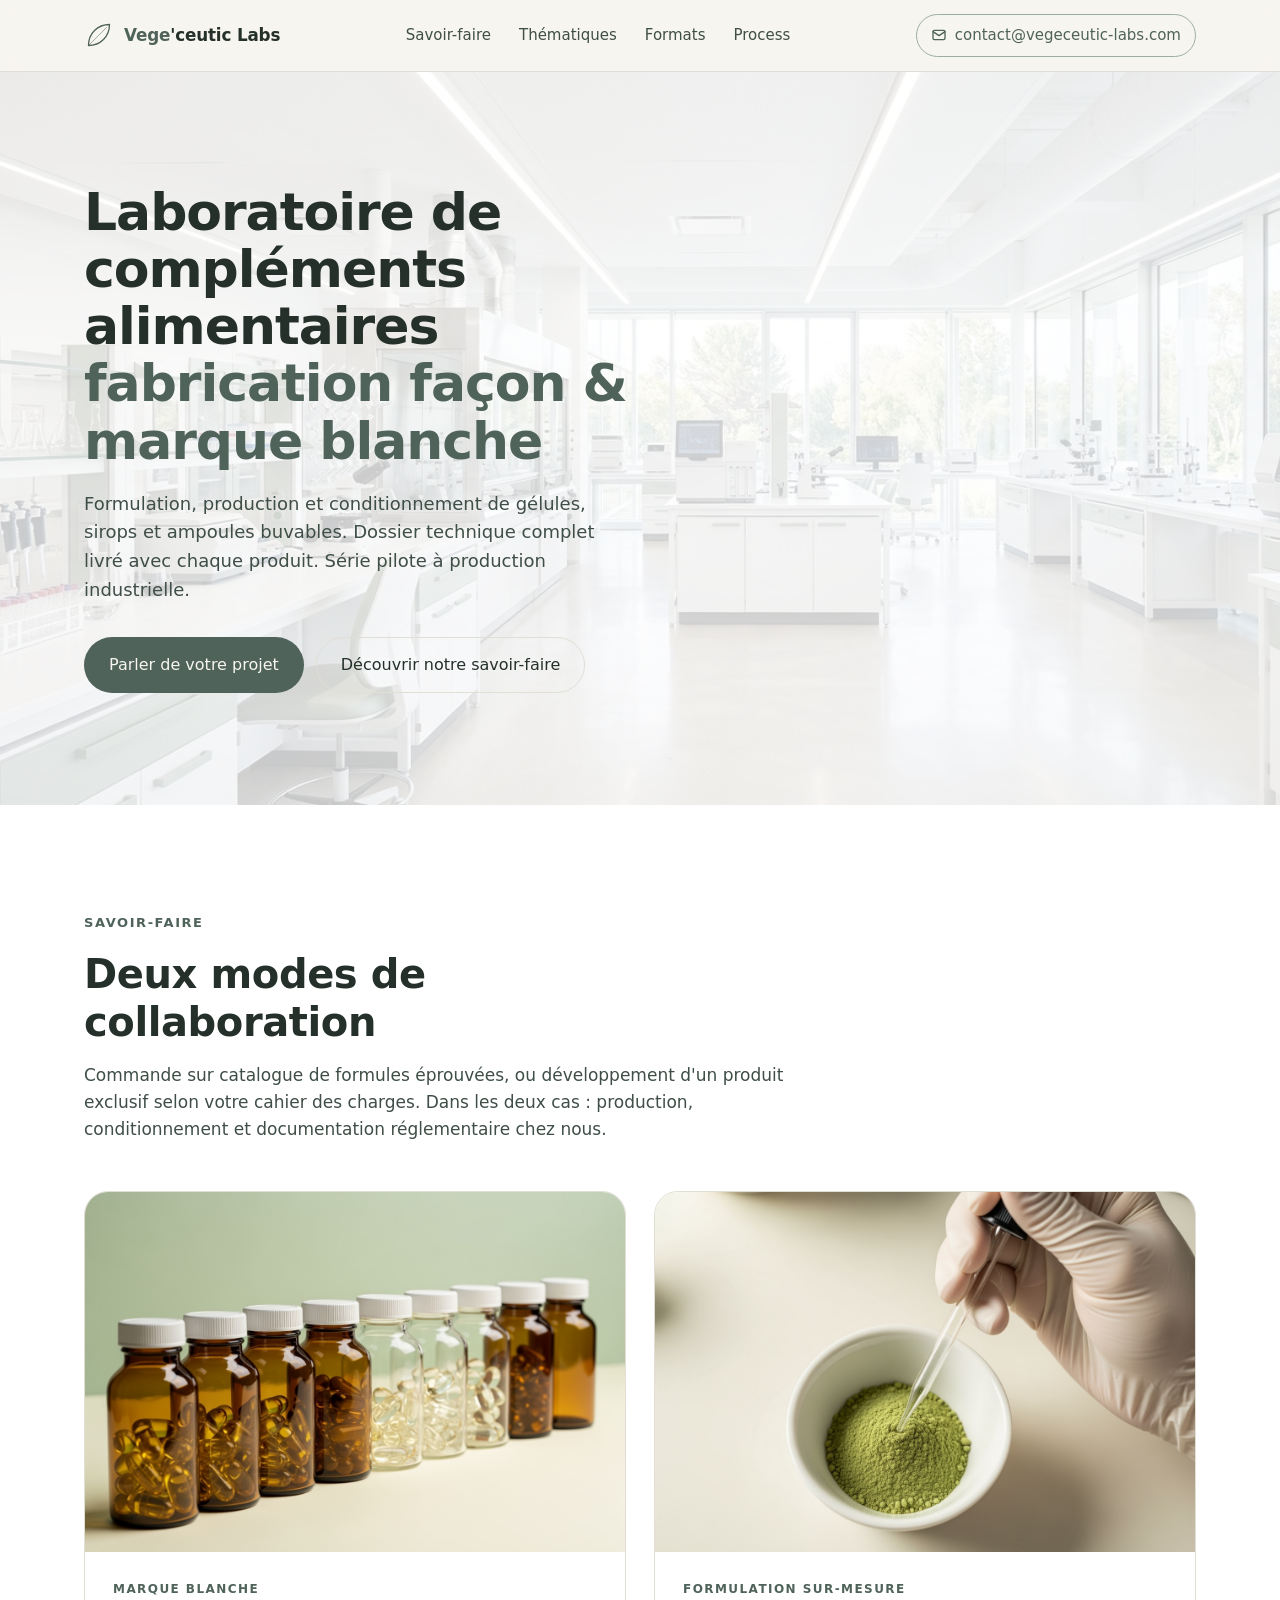
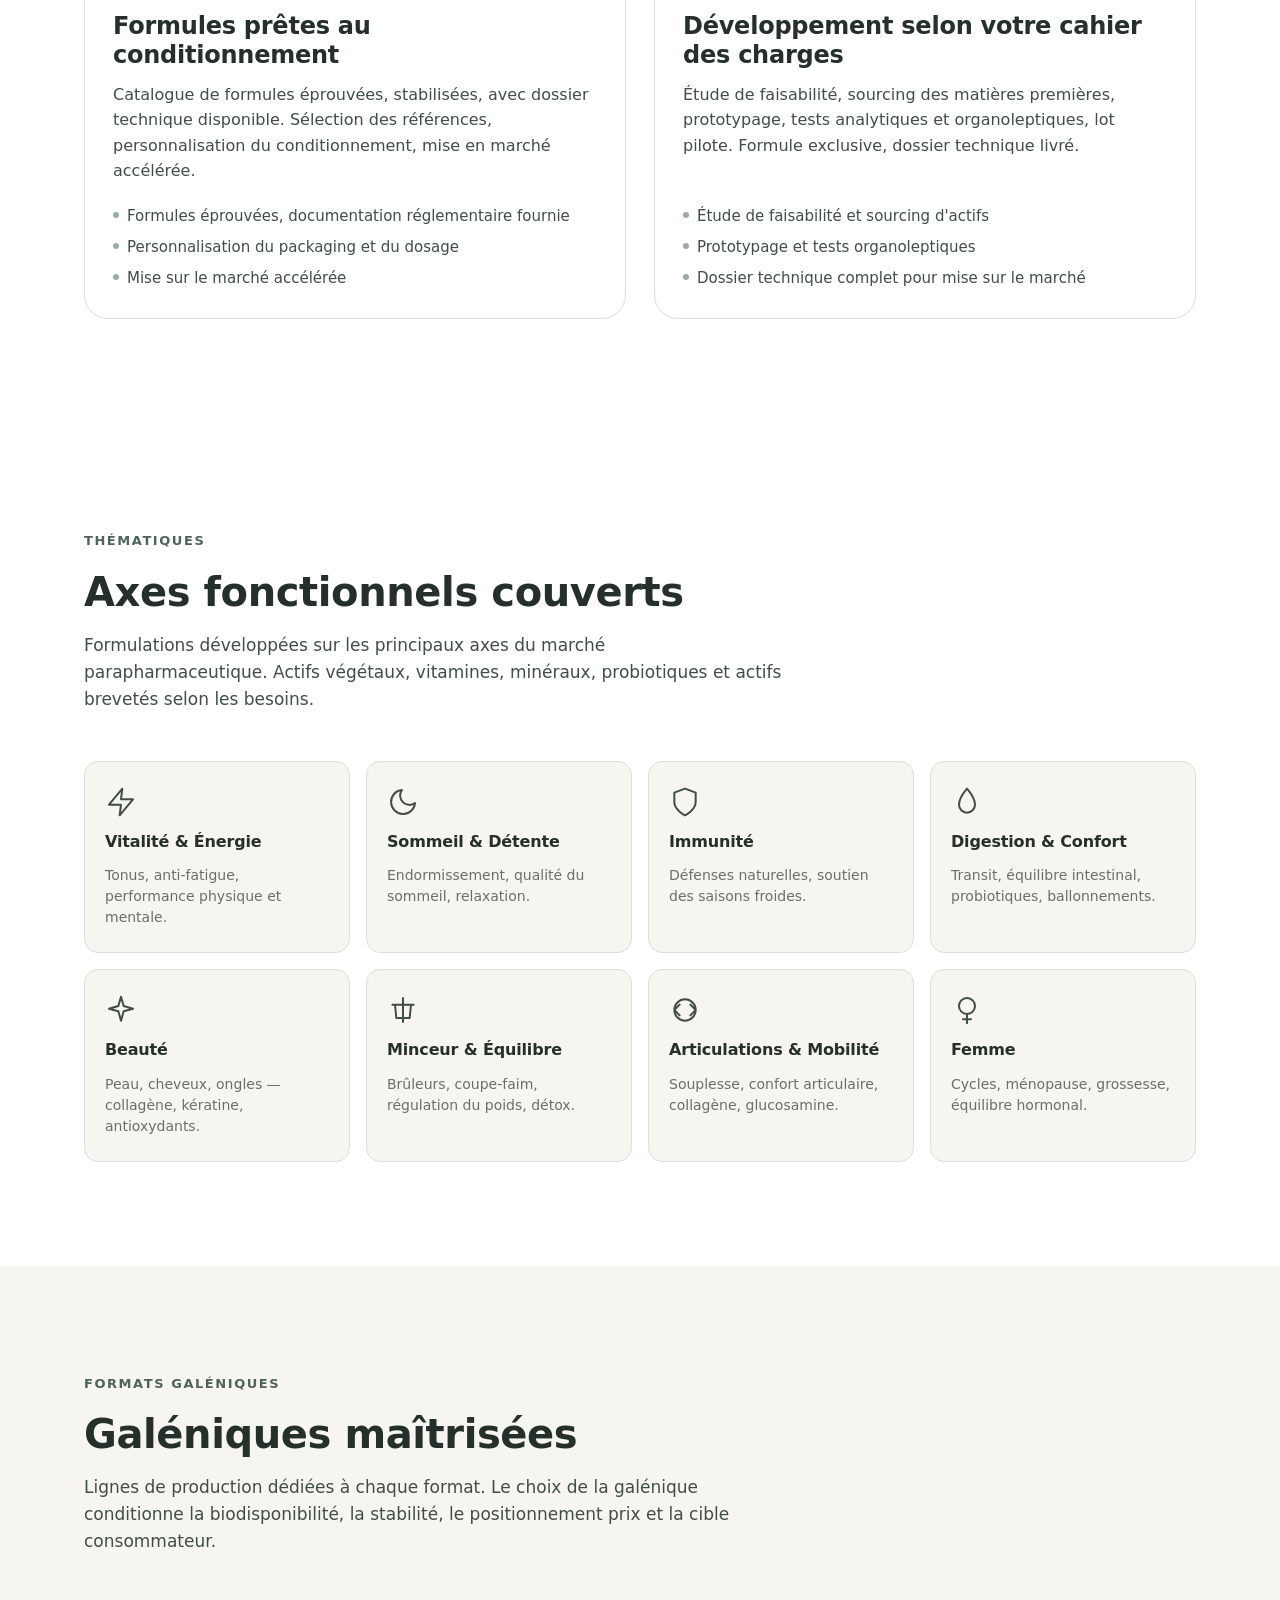
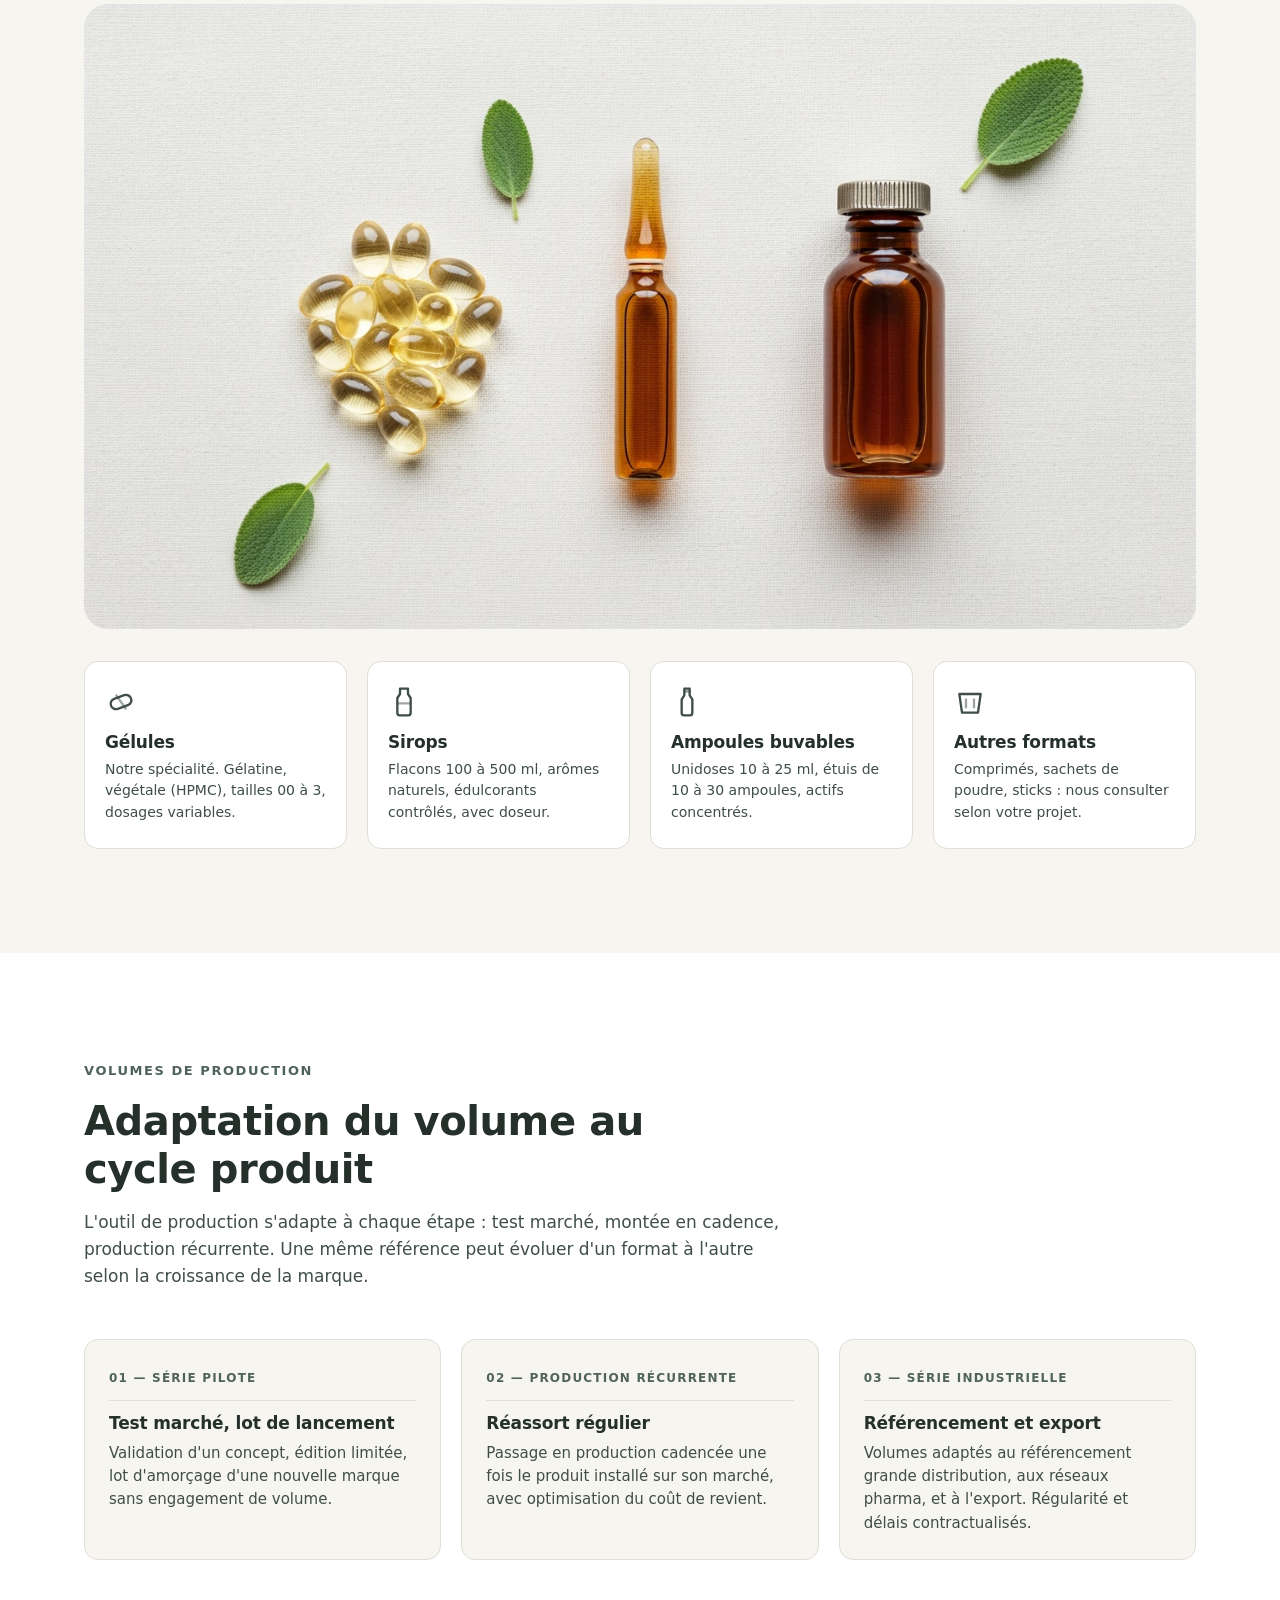
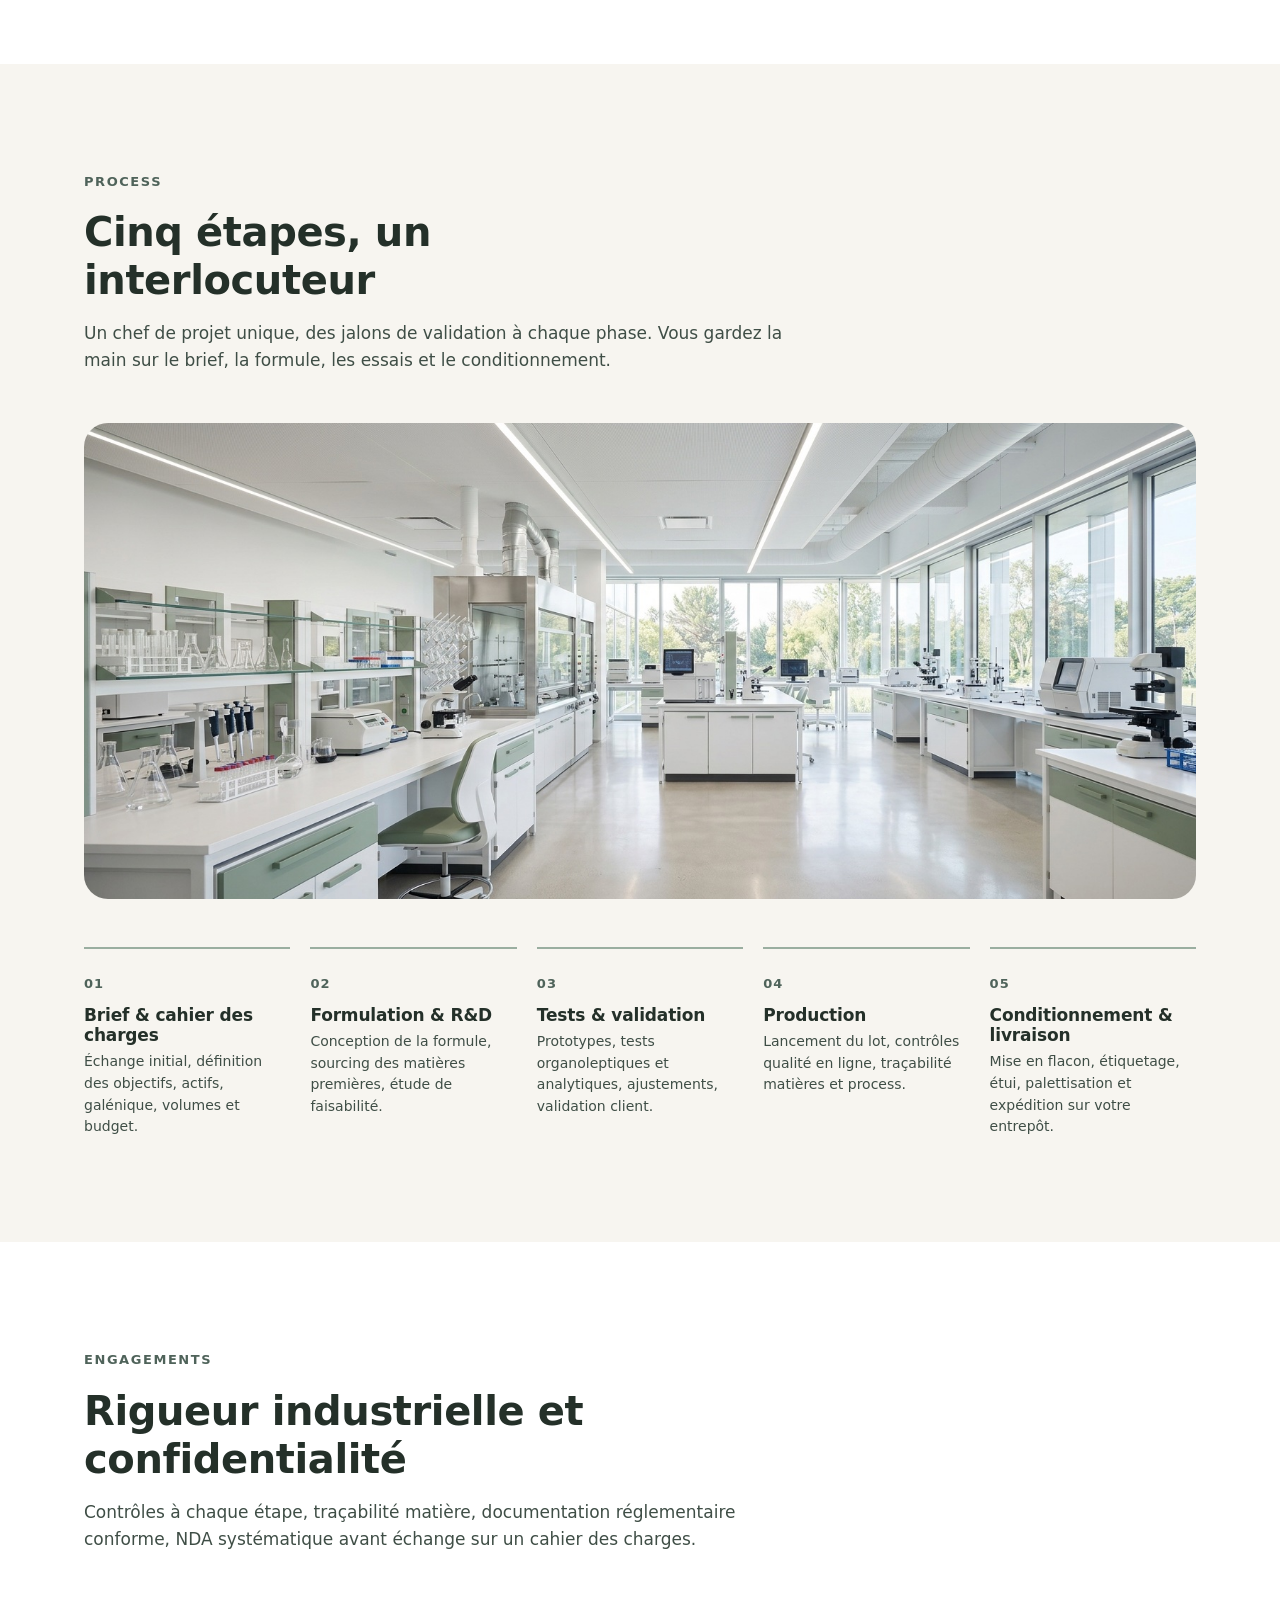
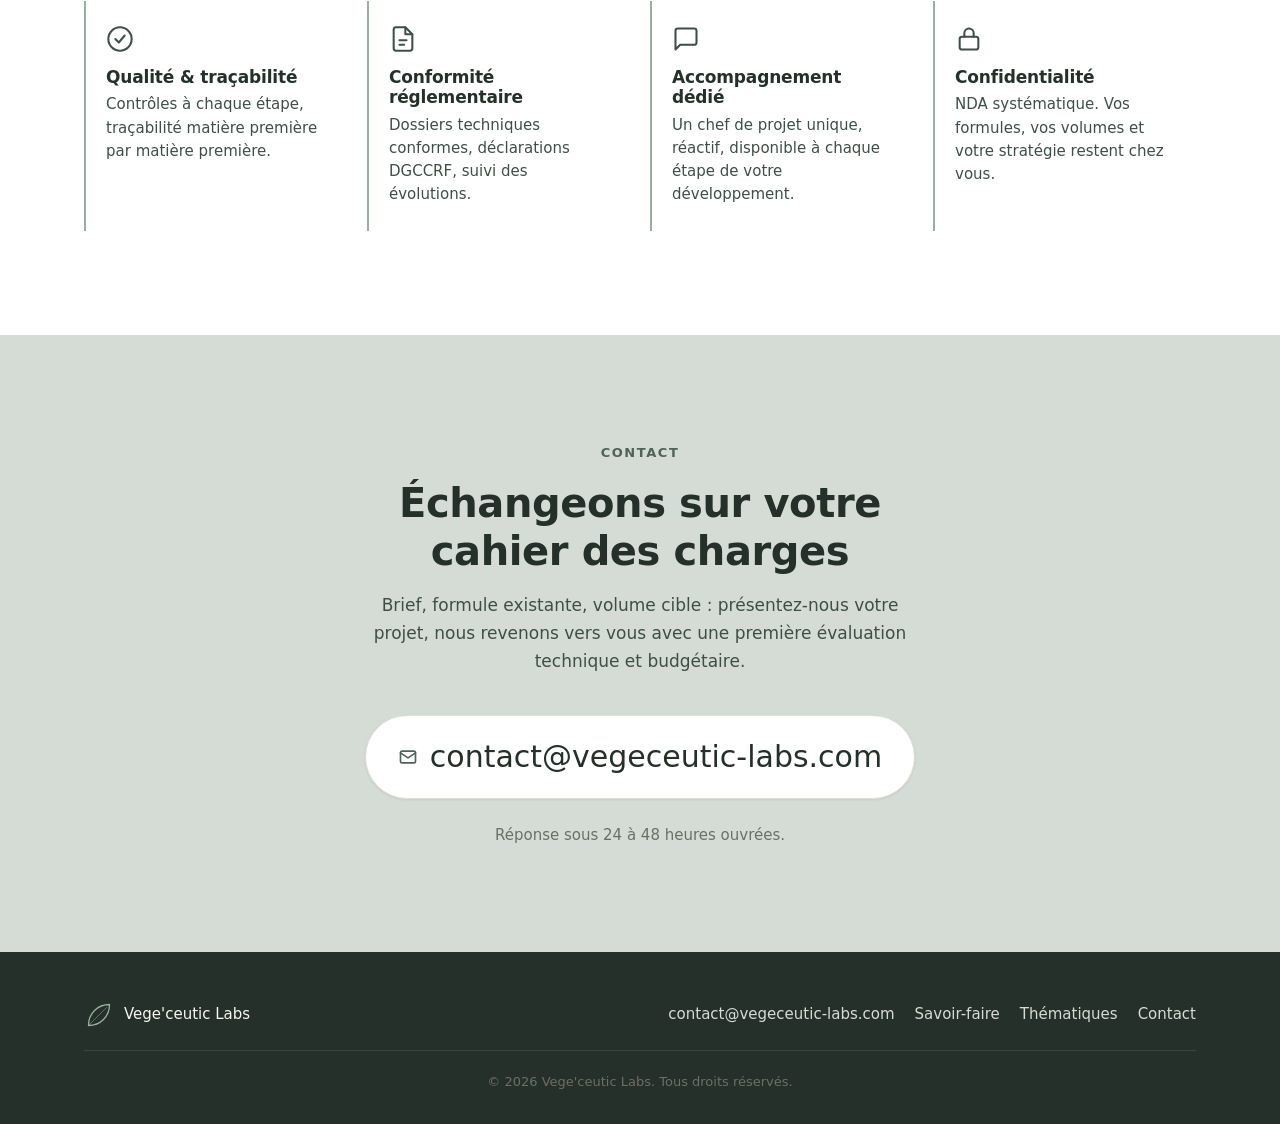
==== commit 4e829b75: "Home : ton plus labo — palette désaturée, hero atelier, gradients et hovers retirés, ledes factuels," ====
--- a/index.html
+++ b/index.html
@@ -32,7 +32,7 @@
     <link rel="apple-touch-icon" href="assets/apple-touch-icon.png">
 
     <!-- CSS -->
-    <link rel="stylesheet" href="css/style.css?v=20260422e">
+    <link rel="stylesheet" href="css/style.css?v=20260422f">
 
     <!-- Schema.org -->
     <script type="application/ld+json">
@@ -91,8 +91,8 @@
             <div class="hero__bg" aria-hidden="true"></div>
             <div class="wrap">
                 <div class="hero__inner">
-                    <h1>Laboratoire parapharmaceutique<br><em>marque blanche &amp; formulation sur-mesure</em></h1>
-                    <p>De la formulation à la mise en flacon, nous développons et produisons vos compléments alimentaires en petites, moyennes et grandes séries. Gélules, sirops, ampoules&nbsp;— sous votre marque.</p>
+                    <h1>Laboratoire de compléments alimentaires<br><em>fabrication façon &amp; marque blanche</em></h1>
+                    <p>Formulation, production et conditionnement de gélules, sirops et ampoules buvables. Dossier technique complet livré avec chaque produit. Série pilote à production industrielle.</p>
                     <div class="hero__cta">
                         <a href="mailto:contact@vegeceutic-labs.com" class="btn btn--primary">Parler de votre projet</a>
                         <a href="#savoir-faire" class="btn btn--ghost">Découvrir notre savoir-faire</a>
@@ -104,9 +104,9 @@
         <!-- ===================== SAVOIR-FAIRE (2 voies) ===================== -->
         <section class="voies" id="savoir-faire">
             <div class="wrap">
-                <span class="eyebrow">Notre savoir-faire</span>
-                <h2 class="section-title">Deux voies pour développer votre gamme</h2>
-                <p class="section-lede">Que vous cherchiez une solution clé en main ou un produit exclusif, nos équipes R&amp;D et production vous accompagnent de l'idée initiale jusqu'au conditionnement final.</p>
+                <span class="eyebrow">Savoir-faire</span>
+                <h2 class="section-title">Deux modes de collaboration</h2>
+                <p class="section-lede">Commande sur catalogue de formules éprouvées, ou développement d'un produit exclusif selon votre cahier des charges. Dans les deux cas : production, conditionnement et documentation réglementaire chez nous.</p>
 
                 <div class="voies__grid">
                     <article class="voie">
@@ -115,8 +115,8 @@
                         </div>
                         <div class="voie__body">
                             <span class="voie__tag">Marque blanche</span>
-                            <h3 class="voie__title">Des formules prêtes à commercialiser</h3>
-                            <p class="voie__desc">Un catalogue de compléments alimentaires déjà formulés, testés et conformes. Choisissez vos produits, personnalisez le conditionnement et lancez votre marque rapidement.</p>
+                            <h3 class="voie__title">Formules prêtes au conditionnement</h3>
+                            <p class="voie__desc">Catalogue de formules éprouvées, stabilisées, avec dossier technique disponible. Sélection des références, personnalisation du conditionnement, mise en marché accélérée.</p>
                             <ul class="voie__bullets">
                                 <li>Formules éprouvées, documentation réglementaire fournie</li>
                                 <li>Personnalisation du packaging et du dosage</li>
@@ -131,8 +131,8 @@
                         </div>
                         <div class="voie__body">
                             <span class="voie__tag">Formulation sur-mesure</span>
-                            <h3 class="voie__title">Votre cahier des charges, notre R&amp;D</h3>
-                            <p class="voie__desc">Un produit exclusif, conçu avec vous. Nos formulateurs développent votre complément alimentaire depuis le concept jusqu'au lot pilote, en respectant vos contraintes actifs, galénique et budget.</p>
+                            <h3 class="voie__title">Développement selon votre cahier des charges</h3>
+                            <p class="voie__desc">Étude de faisabilité, sourcing des matières premières, prototypage, tests analytiques et organoleptiques, lot pilote. Formule exclusive, dossier technique livré.</p>
                             <ul class="voie__bullets">
                                 <li>Étude de faisabilité et sourcing d'actifs</li>
                                 <li>Prototypage et tests organoleptiques</li>
@@ -148,8 +148,8 @@
         <section class="themes" id="thematiques">
             <div class="wrap">
                 <span class="eyebrow">Thématiques</span>
-                <h2 class="section-title">Les grands axes de bien-être que nous adressons</h2>
-                <p class="section-lede">Nos formulations couvrent les besoins essentiels du marché de la parapharmacie et du complément alimentaire, avec des actifs végétaux, vitamines, minéraux et probiotiques.</p>
+                <h2 class="section-title">Axes fonctionnels couverts</h2>
+                <p class="section-lede">Formulations développées sur les principaux axes du marché parapharmaceutique. Actifs végétaux, vitamines, minéraux, probiotiques et actifs brevetés selon les besoins.</p>
 
                 <div class="themes__grid">
                     <div class="theme">
@@ -224,8 +224,8 @@
         <section id="formats">
             <div class="wrap">
                 <span class="eyebrow">Formats galéniques</span>
-                <h2 class="section-title">Tous les formats adaptés à votre positionnement</h2>
-                <p class="section-lede">Du comprimé premium au sirop familial, nous maîtrisons les galéniques les plus demandées en parapharmacie, avec des lignes dédiées à chaque format.</p>
+                <h2 class="section-title">Galéniques maîtrisées</h2>
+                <p class="section-lede">Lignes de production dédiées à chaque format. Le choix de la galénique conditionne la biodisponibilité, la stabilité, le positionnement prix et la cible consommateur.</p>
 
                 <div class="formats__media">
                     <img src="assets/formats.jpg" alt="Composition de trois formats galéniques : gélules, ampoule et sirop" loading="lazy" width="1600" height="900">
@@ -274,25 +274,25 @@
         <!-- ===================== QUANTITÉS ===================== -->
         <section class="quantites">
             <div class="wrap">
-                <span class="eyebrow">Flexibilité</span>
-                <h2 class="section-title">De la série de lancement à la production continue</h2>
-                <p class="section-lede">Notre outil de production s'adapte à votre volume. Testez un nouveau concept sur une petite série, puis montez en volume à mesure que votre marque se développe.</p>
+                <span class="eyebrow">Volumes de production</span>
+                <h2 class="section-title">Adaptation du volume au cycle produit</h2>
+                <p class="section-lede">L'outil de production s'adapte à chaque étape : test marché, montée en cadence, production récurrente. Une même référence peut évoluer d'un format à l'autre selon la croissance de la marque.</p>
 
                 <div class="quantites__grid">
                     <div class="quantite">
-                        <div class="quantite__num">500+</div>
-                        <h3 class="quantite__label">Petites séries</h3>
-                        <p class="quantite__desc">Idéal pour tester un marché, lancer une marque ou éditer une série limitée sans engagement massif.</p>
+                        <span class="quantite__tag">01 — Série pilote</span>
+                        <h3 class="quantite__label">Test marché, lot de lancement</h3>
+                        <p class="quantite__desc">Validation d'un concept, édition limitée, lot d'amorçage d'une nouvelle marque sans engagement de volume.</p>
                     </div>
                     <div class="quantite">
-                        <div class="quantite__num">10k+</div>
-                        <h3 class="quantite__label">Moyennes séries</h3>
-                        <p class="quantite__desc">Votre produit a trouvé son public : on passe en production récurrente, avec optimisation des coûts.</p>
+                        <span class="quantite__tag">02 — Production récurrente</span>
+                        <h3 class="quantite__label">Réassort régulier</h3>
+                        <p class="quantite__desc">Passage en production cadencée une fois le produit installé sur son marché, avec optimisation du coût de revient.</p>
                     </div>
                     <div class="quantite">
-                        <div class="quantite__num">100k+</div>
-                        <h3 class="quantite__label">Grandes séries</h3>
-                        <p class="quantite__desc">Référencement GMS, e-commerce, export : capacité industrielle, régularité, délais maîtrisés.</p>
+                        <span class="quantite__tag">03 — Série industrielle</span>
+                        <h3 class="quantite__label">Référencement et export</h3>
+                        <p class="quantite__desc">Volumes adaptés au référencement grande distribution, aux réseaux pharma, et à l'export. Régularité et délais contractualisés.</p>
                     </div>
                 </div>
             </div>
@@ -301,9 +301,9 @@
         <!-- ===================== PROCESS ===================== -->
         <section id="process">
             <div class="wrap">
-                <span class="eyebrow">Notre process</span>
-                <h2 class="section-title">De l'idée au produit livré</h2>
-                <p class="section-lede">Un interlocuteur dédié, un process clair et jalonné. Vous savez à chaque étape où en est votre projet.</p>
+                <span class="eyebrow">Process</span>
+                <h2 class="section-title">Cinq étapes, un interlocuteur</h2>
+                <p class="section-lede">Un chef de projet unique, des jalons de validation à chaque phase. Vous gardez la main sur le brief, la formule, les essais et le conditionnement.</p>
 
                 <div class="process__media">
                     <img src="assets/atelier.jpg" alt="Atelier de production pharmaceutique moderne et épuré" loading="lazy" width="2100" height="900">
@@ -337,9 +337,9 @@
         <!-- ===================== ENGAGEMENTS ===================== -->
         <section class="engagements">
             <div class="wrap">
-                <span class="eyebrow">Nos engagements</span>
-                <h2 class="section-title">Un partenaire industriel de confiance</h2>
-                <p class="section-lede">Rigueur, transparence et confidentialité. Nous travaillons avec des marques exigeantes qui ne peuvent pas se permettre d'approximations.</p>
+                <span class="eyebrow">Engagements</span>
+                <h2 class="section-title">Rigueur industrielle et confidentialité</h2>
+                <p class="section-lede">Contrôles à chaque étape, traçabilité matière, documentation réglementaire conforme, NDA systématique avant échange sur un cahier des charges.</p>
 
                 <div class="engagements__grid">
                     <div class="engagement">
@@ -381,8 +381,8 @@
         <section class="contact" id="contact">
             <div class="narrow">
                 <span class="eyebrow">Contact</span>
-                <h2 class="contact__title">Parlons de votre projet</h2>
-                <p class="contact__desc">Présentez-nous votre idée, votre cahier des charges ou votre volume cible&nbsp;: nous revenons vers vous avec une première estimation.</p>
+                <h2 class="contact__title">Échangeons sur votre cahier des charges</h2>
+                <p class="contact__desc">Brief, formule existante, volume cible&nbsp;: présentez-nous votre projet, nous revenons vers vous avec une première évaluation technique et budgétaire.</p>
                 <a href="mailto:contact@vegeceutic-labs.com" class="contact__email" aria-label="Nous écrire à contact@vegeceutic-labs.com">
                     <svg viewBox="0 0 24 24" fill="none" stroke="currentColor" stroke-width="2" stroke-linecap="round" stroke-linejoin="round" aria-hidden="true">
                         <rect x="3" y="5" width="18" height="14" rx="2"/>
@@ -420,6 +420,6 @@
         </div>
     </footer>
 
-    <script src="js/main.js?v=20260422e"></script>
+    <script src="js/main.js?v=20260422f"></script>
 </body>
 </html>
--- a/css/style.css
+++ b/css/style.css
@@ -15,14 +15,14 @@
 :root {
     --bg:         #F7F5F0;
     --surface:    #FFFFFF;
-    --sage-light: #D8E3D6;
-    --sage:       #A8BFA5;
-    --sage-dark:  #5A7560;
-    --accent:     #C6D9D7;
-    --ink:        #2E3D33;
-    --ink-soft:   #4A5A4F;
+    --sage-light: #D5DCD6;
+    --sage:       #9AAEA0;
+    --sage-dark:  #4F635A;
+    --accent:     #BDCBCA;
+    --ink:        #243029;
+    --ink-soft:   #3F4E46;
     --muted:      #6B6F68;
-    --border:     #E5E1D8;
+    --border:     #E1DED6;
 
     --font-sans: system-ui, -apple-system, "Segoe UI", Roboto, "Helvetica Neue", Arial, sans-serif;
 
@@ -138,7 +138,7 @@
     white-space: nowrap;
 }
 .btn--primary { background: var(--sage-dark); color: var(--bg); }
-.btn--primary:hover { background: var(--ink); transform: translateY(-1px); }
+.btn--primary:hover { background: var(--ink); }
 .btn--ghost { background: transparent; color: var(--ink); border-color: var(--border); }
 .btn--ghost:hover { border-color: var(--sage-dark); color: var(--sage-dark); }
 
@@ -186,8 +186,8 @@
     inset: 0;
     z-index: -1;
     background:
-        linear-gradient(180deg, rgba(247, 245, 240, 0.3) 0%, rgba(247, 245, 240, 0.85) 100%),
-        url('../assets/hero.jpg') center/cover no-repeat;
+        linear-gradient(rgba(255, 255, 255, 0.78), rgba(255, 255, 255, 0.78)),
+        url('../assets/atelier.jpg') center/cover no-repeat;
 }
 .hero__inner { max-width: 40rem; }
 .hero h1 {
@@ -216,7 +216,7 @@
    ========================================================================== */
 
 .voies {
-    background: linear-gradient(180deg, var(--bg) 0%, var(--surface) 100%);
+    background: var(--surface);
 }
 
 .voies__grid {
@@ -239,7 +239,7 @@
     flex-direction: column;
     transition: transform var(--t), box-shadow var(--t), border-color var(--t);
 }
-.voie:hover { transform: translateY(-2px); box-shadow: var(--shadow-md); border-color: var(--sage); }
+.voie:hover { border-color: var(--sage-dark); }
 
 .voie__media {
     aspect-ratio: 3 / 2;
@@ -304,15 +304,12 @@
     align-items: flex-start;
     transition: background var(--t), border-color var(--t), transform var(--t);
 }
-.theme:hover { background: var(--sage-light); border-color: var(--sage); transform: translateY(-2px); }
+.theme:hover { border-color: var(--sage-dark); }
 .theme__icon {
-    width: 2.25rem;
-    height: 2.25rem;
-    color: var(--sage-dark);
-    padding: 0.5rem;
-    background: var(--surface);
-    border-radius: 0.625rem;
-    box-sizing: content-box;
+    width: 2rem;
+    height: 2rem;
+    color: var(--ink-soft);
+    stroke-width: 1.5;
 }
 .theme__label { font-size: 1rem; font-weight: 600; color: var(--ink); }
 .theme__desc { font-size: 0.875rem; color: var(--muted); line-height: 1.5; }
@@ -344,7 +341,7 @@
     border-radius: var(--radius-md);
     padding: 1.5rem 1.25rem;
 }
-.format__icon { width: 2rem; height: 2rem; color: var(--sage-dark); margin-bottom: 0.875rem; }
+.format__icon { width: 2rem; height: 2rem; color: var(--ink-soft); margin-bottom: 0.875rem; }
 .format__label { font-size: 1.0625rem; font-weight: 600; margin-bottom: 0.375rem; color: var(--ink); }
 .format__desc { font-size: 0.875rem; color: var(--ink-soft); line-height: 1.55; }
 
@@ -365,18 +362,22 @@
     background: var(--bg);
     border: 1px solid var(--border);
     border-radius: var(--radius-md);
-    padding: 2rem 1.5rem;
-    text-align: center;
-    transition: background var(--t), border-color var(--t);
-}
-.quantite:hover { background: var(--sage-light); border-color: var(--sage); }
-.quantite__num {
-    font-size: 2.5rem;
-    font-weight: 300;
-    color: var(--sage-dark);
-    letter-spacing: -0.03em;
-    line-height: 1;
-    margin-bottom: 0.5rem;
+    padding: 1.5rem 1.5rem;
+    text-align: left;
+    transition: border-color var(--t);
+}
+.quantite:hover { border-color: var(--sage-dark); }
+.quantite__tag {
+    display: inline-block;
+    font-size: 0.75rem;
+    font-weight: 600;
+    text-transform: uppercase;
+    letter-spacing: 0.1em;
+    color: var(--sage-dark);
+    padding-bottom: 0.75rem;
+    margin-bottom: 0.75rem;
+    border-bottom: 1px solid var(--border);
+    width: 100%;
 }
 .quantite__label { font-size: 1.0625rem; font-weight: 600; margin-bottom: 0.5rem; color: var(--ink); }
 .quantite__desc { font-size: 0.9375rem; color: var(--ink-soft); line-height: 1.55; }
@@ -435,7 +436,7 @@
 @media (min-width: 48rem) { .engagements__grid { grid-template-columns: repeat(4, 1fr); gap: 1.25rem; } }
 
 .engagement { padding: 1.5rem 1.25rem; border-left: 2px solid var(--sage); }
-.engagement__icon { width: 1.75rem; height: 1.75rem; color: var(--sage-dark); margin-bottom: 0.875rem; }
+.engagement__icon { width: 1.75rem; height: 1.75rem; color: var(--ink-soft); margin-bottom: 0.875rem; }
 .engagement__title { font-size: 1.0625rem; font-weight: 600; margin-bottom: 0.375rem; color: var(--ink); }
 .engagement__desc { font-size: 0.9375rem; color: var(--ink-soft); line-height: 1.55; }
 
@@ -444,7 +445,7 @@
    ========================================================================== */
 
 .contact {
-    background: linear-gradient(160deg, var(--sage-light) 0%, var(--bg) 100%);
+    background: var(--sage-light);
     text-align: center;
 }
 .contact__title {
@@ -474,9 +475,7 @@
     word-break: break-all;
 }
 .contact__email:hover {
-    transform: translateY(-2px);
-    box-shadow: var(--shadow-md);
-    border-color: var(--sage);
+    border-color: var(--sage-dark);
 }
 .contact__email svg { width: 1.25rem; height: 1.25rem; color: var(--sage-dark); flex-shrink: 0; }
 
